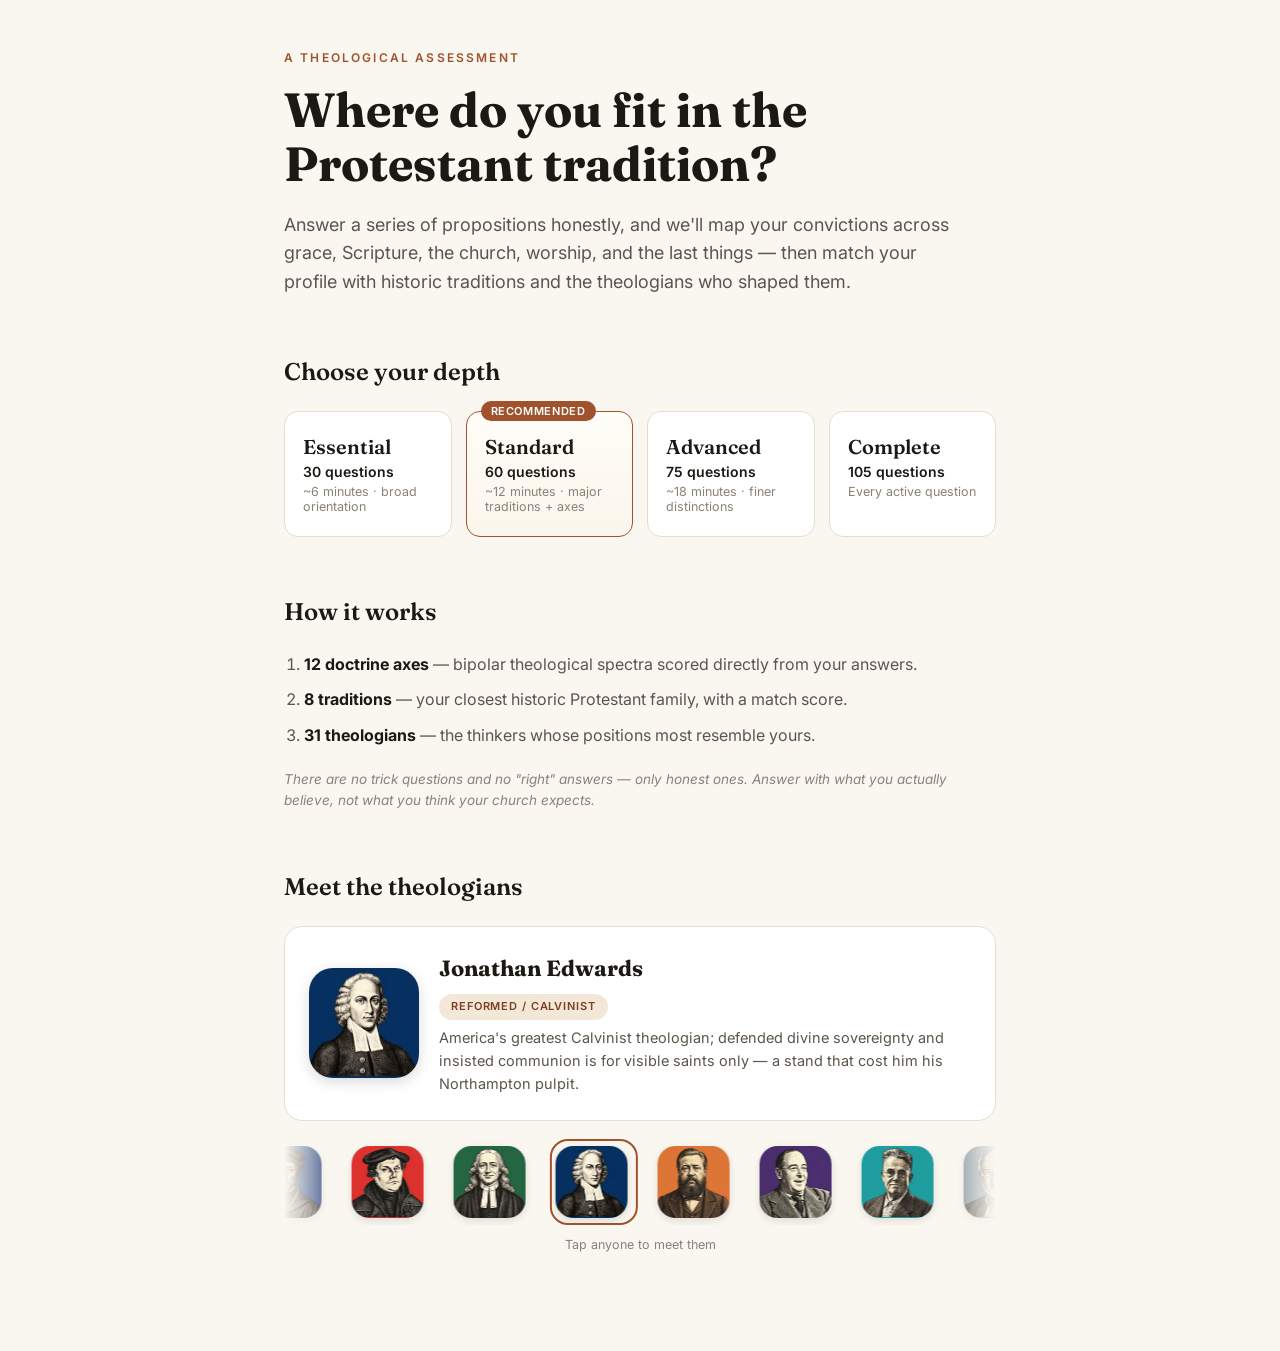
==== index.html @ e8e12bdf "Mobile spotlight: full bio full-width below header, no truncation" ====
<!DOCTYPE html>
<html lang="en">
<head>
<meta charset="UTF-8">
<meta name="viewport" content="width=device-width, initial-scale=1.0">
<title>The Protestant Theology Quiz — Where do you fit?</title>
<meta name="description" content="Map your convictions across 12 doctrine axes and discover your closest Protestant tradition and theologians.">
<link rel="preconnect" href="https://fonts.googleapis.com">
<link rel="preconnect" href="https://fonts.gstatic.com" crossorigin>
<link href="https://fonts.googleapis.com/css2?family=Fraunces:opsz,wght@9..144,400;9..144,600;9..144,700&family=Inter:wght@400;500;600&display=swap" rel="stylesheet">
<link rel="stylesheet" href="styles.css?v=20261019">
</head>
<body>
<div class="page">

  <!-- ============ START SCREEN ============ -->
  <section id="screen-start" class="screen active">
    <header class="hero">
      <p class="kicker">A theological assessment</p>
      <h1>Where do you fit in the Protestant tradition?</h1>
      <p class="lede">Answer a series of propositions honestly, and we'll map your convictions across grace, Scripture, the church, worship, and the last things — then match your profile with historic traditions and the theologians who shaped them.</p>
    </header>


    <h2 class="section-title">Choose your depth</h2>
    <div class="depth-grid" id="depth-grid">
      <button class="depth-card" data-depth="essential">
        <span class="depth-name">Essential</span>
        <span class="depth-count">30 questions</span>
        <span class="depth-time">~6 minutes &middot; broad orientation</span>
      </button>
      <button class="depth-card recommended" data-depth="standard">
        <span class="depth-badge">Recommended</span>
        <span class="depth-name">Standard</span>
        <span class="depth-count">60 questions</span>
        <span class="depth-time">~12 minutes &middot; major traditions + axes</span>
      </button>
      <button class="depth-card" data-depth="advanced">
        <span class="depth-name">Advanced</span>
        <span class="depth-count">75 questions</span>
        <span class="depth-time">~18 minutes &middot; finer distinctions</span>
      </button>
      <button class="depth-card" data-depth="complete">
        <span class="depth-name">Complete</span>
        <span class="depth-count">105 questions</span>
        <span class="depth-time">Every active question</span>
      </button>
    </div>

    <div class="how-it-works">
      <h2 class="section-title">How it works</h2>
      <ol>
        <li><strong>12 doctrine axes</strong> — bipolar theological spectra scored directly from your answers.</li>
        <li><strong>8 traditions</strong> — your closest historic Protestant family, with a match score.</li>
        <li><strong>31 theologians</strong> — the thinkers whose positions most resemble yours.</li>
      </ol>
      <p class="fine-print">There are no trick questions and no "right" answers — only honest ones. Answer with what you actually believe, not what you think your church expects.</p>
    </div>

    <section class="theo-carousel-wrap">
      <h2 class="section-title">Meet the theologians</h2>
      <div class="spotlight" id="spotlight">
        <img class="spot-portrait" id="spot-portrait" alt="">
        <div class="spot-head">
          <h3 id="spot-name"></h3>
          <span class="car-tradition" id="spot-tradition"></span>
        </div>
        <p class="car-blurb" id="spot-blurb"></p>
      </div>
      <div class="marquee" id="marquee">
        <div class="marquee-track" id="marquee-track"></div>
        <div class="mq-ring" id="mq-ring"></div>
      </div>
      <p class="marquee-hint">Tap anyone to meet them</p>
    </section>
  </section>

  <!-- ============ QUIZ SCREEN ============ -->
  <section id="screen-quiz" class="screen">
    <div class="quiz-topbar">
      <button id="btn-back" class="text-btn">&larr; Back</button>
      <div class="progress-wrap">
        <div class="progress-track"><div class="progress-fill" id="progress-fill"></div></div>
        <span class="progress-label" id="progress-label">1 / 60</span>
      </div>
      <span class="category-tag" id="category-tag">Soteriology</span>
    </div>

    <div class="question-card">
      <p class="q-number" id="q-number">Question 1</p>
      <h2 class="q-text" id="q-text"></h2>
      <div class="likert" id="likert">
        <button data-val="-2"><span class="likert-dot"></span><span class="likert-label">Strongly<br>disagree</span></button>
        <button data-val="-1"><span class="likert-dot"></span><span class="likert-label">Disagree</span></button>
        <button data-val="0"><span class="likert-dot"></span><span class="likert-label">Neutral /<br>unsure</span></button>
        <button data-val="1"><span class="likert-dot"></span><span class="likert-label">Agree</span></button>
        <button data-val="2"><span class="likert-dot"></span><span class="likert-label">Strongly<br>agree</span></button>
      </div>
    </div>
  </section>

  <!-- ============ RESULTS SCREEN ============ -->
  <section id="screen-results" class="screen">
    <header class="hero results-hero">
      <p class="kicker">Your theological profile</p>
      <h1 id="result-tradition">—</h1>
      <p class="match-line">Match <strong id="result-match">—</strong> / 100</p>
      <p class="lede" id="result-desc"></p>
    </header>

    <h2 class="section-title">In your own words</h2>
    <div class="summary-card" id="summary-card"></div>

    <h2 class="section-title">Closest theologians</h2>
    <div class="theologian-grid" id="theologian-grid"></div>

    <h2 class="section-title">Your 12 doctrine axes</h2>
    <div class="axes-list" id="axes-list"></div>

    <h2 class="section-title">All traditions, ranked</h2>
    <div class="tradition-rank" id="tradition-rank"></div>
    <div id="close-call" class="close-call hidden"></div>

    <div class="results-actions">
      <button id="btn-retake" class="btn-primary">Retake the quiz</button>
      <button id="btn-review" class="btn-secondary">Review my answers</button>
    </div>

    <div id="answer-review" class="answer-review hidden"></div>
  </section>

  <!-- ============ THEOLOGIAN DETAIL ============ -->
  <section id="screen-theologian" class="screen">
    <div class="theo-topbar">
      <button id="btn-theo-back" class="text-btn">&larr; Back</button>
      <button id="btn-theo-quiz" class="btn-small">Take the Quiz</button>
    </div>
    <div class="theo-strip" id="theo-strip" aria-label="All theologians"><div class="theo-strip-ring" id="theo-strip-ring"></div></div>
    <div class="theo-hero">
      <div class="theo-portrait-wrap"><img class="theo-portrait" id="theo-portrait" alt=""></div>
      <div class="theo-head">
        <p class="kicker" id="theo-tradition"></p>
        <h1 id="theo-name"></h1>
        <p class="theo-lifespan" id="theo-lifespan"></p>
      </div>
    </div>
    <div class="theo-signature" id="theo-signature"></div>
    <h2 class="section-title">Impact</h2>
    <div class="theo-bio" id="theo-impact"></div>
    <h2 class="section-title">Theological contributions</h2>
    <div class="theo-bio" id="theo-theology"></div>
    <h2 class="section-title">Significant events</h2>
    <div class="theo-events" id="theo-events"></div>
  </section>

</div>
<script src="portraits-1.js?v=20261019"></script>
<script src="portraits-2.js?v=20261019"></script>
<script src="portraits-3.js?v=20261019"></script>
<script src="portraits-4.js?v=20261019"></script>
<script src="app.js?v=20261019"></script>
</body>
</html>
---- styles.css ----
:root {
  --paper: #faf7f1;
  --paper-deep: #f3eee3;
  --ink: #1c1814;
  --ink-soft: #5c554b;
  --ink-faint: #8a8177;
  --accent: #a0522d;
  --accent-deep: #7d3f22;
  --gold: #c9a227;
  --card: #ffffff;
  --line: #e5ddcd;
  --radius: 14px;
}

* { box-sizing: border-box; margin: 0; padding: 0; }

body {
  background: var(--paper);
  color: var(--ink);
  font-family: 'Inter', -apple-system, sans-serif;
  line-height: 1.6;
  -webkit-font-smoothing: antialiased;
}

.page { max-width: 760px; margin: 0 auto; padding: 48px 24px 96px; }

.screen { display: none; }
.screen.active { display: block; animation: fadeUp .35s ease; }
@keyframes fadeUp { from { opacity: 0; transform: translateY(10px); } to { opacity: 1; transform: none; } }

/* ---------- start screen ---------- */
.kicker {
  text-transform: uppercase; letter-spacing: .18em; font-size: 12px;
  font-weight: 600; color: var(--accent); margin-bottom: 16px;
}
.hero h1 {
  font-family: 'Fraunces', Georgia, serif; font-weight: 700;
  font-size: clamp(32px, 5vw, 48px); line-height: 1.12; margin-bottom: 20px;
}
.lede { font-size: 18px; color: var(--ink-soft); max-width: 62ch; margin-bottom: 16px; }
.meta-line { font-size: 13px; color: var(--ink-faint); margin-bottom: 48px; }

.section-title {
  font-family: 'Fraunces', Georgia, serif; font-size: 24px; font-weight: 600;
  margin: 48px 0 20px; padding-top: 8px;
}

.depth-grid { display: grid; grid-template-columns: repeat(auto-fit, minmax(160px, 1fr)); gap: 14px; }
.depth-card {
  position: relative; background: var(--card); border: 1.5px solid var(--line);
  border-radius: var(--radius); padding: 22px 18px; text-align: left; cursor: pointer;
  font-family: inherit; color: inherit; transition: border-color .15s, transform .15s, box-shadow .15s;
  display: flex; flex-direction: column; gap: 4px;
}
.depth-card:hover { border-color: var(--accent); transform: translateY(-2px); box-shadow: 0 8px 24px rgba(160,82,45,.10); }
.depth-card.recommended { border-color: var(--accent); background: linear-gradient(180deg, #fffdf8, #fbf6ec); }
.depth-badge {
  position: absolute; top: -11px; left: 14px; background: var(--accent); color: #fff;
  font-size: 11px; font-weight: 600; letter-spacing: .06em; text-transform: uppercase;
  padding: 3px 10px; border-radius: 20px;
}
.depth-name { font-family: 'Fraunces', Georgia, serif; font-size: 20px; font-weight: 600; }
.depth-count { font-size: 14px; font-weight: 600; color: var(--ink); }
.depth-time { font-size: 12.5px; color: var(--ink-faint); }

.how-it-works ol { margin: 0 0 20px 20px; color: var(--ink-soft); display: grid; gap: 10px; }
.how-it-works li strong { color: var(--ink); }
.fine-print { font-size: 13.5px; color: var(--ink-faint); font-style: italic; }

/* ---------- quiz screen ---------- */
.quiz-topbar { display: flex; align-items: center; gap: 16px; margin-bottom: 32px; }
.text-btn { background: none; border: none; font: inherit; color: var(--ink-faint); cursor: pointer; font-size: 14px; white-space: nowrap; }
.text-btn:hover { color: var(--ink); }
.progress-wrap { flex: 1; display: flex; align-items: center; gap: 12px; }
.progress-track { flex: 1; height: 6px; background: var(--line); border-radius: 3px; overflow: hidden; }
.progress-fill { height: 100%; background: var(--accent); border-radius: 3px; transition: width .25s ease; width: 0; }
.progress-label { font-size: 13px; color: var(--ink-faint); white-space: nowrap; font-variant-numeric: tabular-nums; }
.category-tag {
  font-size: 11.5px; font-weight: 600; letter-spacing: .08em; text-transform: uppercase;
  color: var(--accent-deep); background: #f3e7d8; padding: 5px 12px; border-radius: 20px; white-space: nowrap;
}

.question-card { background: var(--card); border: 1.5px solid var(--line); border-radius: 18px; padding: 40px 36px; }
.q-number { font-size: 12px; letter-spacing: .14em; text-transform: uppercase; color: var(--ink-faint); margin-bottom: 14px; }
.q-text { font-family: 'Fraunces', Georgia, serif; font-size: clamp(21px, 3.4vw, 27px); font-weight: 600; line-height: 1.4; margin-bottom: 36px; }

.likert { display: grid; grid-template-columns: repeat(5, 1fr); gap: 10px; }
.likert button {
  background: var(--paper); border: 1.5px solid var(--line); border-radius: 12px;
  padding: 16px 6px 14px; cursor: pointer; font: inherit; color: inherit;
  display: flex; flex-direction: column; align-items: center; gap: 10px;
  transition: border-color .12s, background .12s, transform .12s;
}
.likert button:hover { border-color: var(--accent); transform: translateY(-2px); }
.likert-dot { width: 18px; height: 18px; border-radius: 50%; border: 2px solid var(--ink-faint); transition: all .12s; }
.likert button:hover .likert-dot { border-color: var(--accent); }
.likert button.selected { border-color: var(--accent); background: #fdf6ec; }
.likert button.selected .likert-dot { background: var(--accent); border-color: var(--accent); }
.likert-label { font-size: 11.5px; line-height: 1.35; color: var(--ink-soft); text-align: center; }

/* ---------- results screen ---------- */
.results-hero h1 { margin-bottom: 8px; }
.match-line { font-size: 17px; color: var(--ink-soft); margin-bottom: 18px; }
.match-line strong { color: var(--accent-deep); font-size: 22px; }

.theologian-grid { display: grid; grid-template-columns: repeat(2, 1fr); gap: 14px; }
@media (max-width: 480px) {
  .theologian-grid { gap: 10px; }
  .theologian-card { padding: 16px; }
}
.theologian-card { background: var(--card); border: 1.5px solid var(--line); border-radius: var(--radius); padding: 20px; }
.theologian-card h3 { font-family: 'Fraunces', Georgia, serif; font-size: 18px; margin-bottom: 2px; }
.theologian-dates { font-size: 12.5px; color: var(--ink-faint); margin-bottom: 8px; }
.theologian-card p { font-size: 13.5px; color: var(--ink-soft); }

.axes-list { display: grid; gap: 18px; }
.axis-row { background: var(--card); border: 1.5px solid var(--line); border-radius: var(--radius); padding: 18px 20px; }
.axis-head { display: flex; justify-content: space-between; align-items: baseline; margin-bottom: 4px; }
.axis-name { font-weight: 600; font-size: 15px; }
.axis-lean { font-size: 12.5px; color: var(--accent-deep); font-weight: 600; }
.axis-desc { font-size: 12.5px; color: var(--ink-faint); margin-bottom: 12px; }
.axis-bar { position: relative; height: 8px; background: linear-gradient(90deg, #e8d9c3, var(--line), #e8d9c3); border-radius: 4px; margin: 0 4px; }
.axis-marker {
  position: absolute; top: 50%; width: 20px; height: 20px; border-radius: 50%;
  background: var(--accent); border: 3px solid #fff; box-shadow: 0 1px 5px rgba(0,0,0,.25);
  transform: translate(-50%, -50%);
}
.axis-poles { display: flex; justify-content: space-between; font-size: 11.5px; color: var(--ink-faint); margin-top: 8px; }

.tradition-rank { display: grid; gap: 10px; }
.trad-row { display: flex; align-items: center; gap: 14px; background: var(--card); border: 1.5px solid var(--line); border-radius: 12px; padding: 14px 18px; }
.trad-row.top { border-color: var(--accent); background: linear-gradient(180deg, #fffdf8, #fbf6ec); }
.trad-name { font-weight: 600; flex: 1; }
.trad-bar-wrap { flex: 2; height: 8px; background: var(--paper-deep); border-radius: 4px; overflow: hidden; }
.trad-bar { display: block; height: 100%; background: var(--accent); border-radius: 4px; transition: width .9s cubic-bezier(.22,.8,.3,1); }
.trad-score { font-variant-numeric: tabular-nums; font-weight: 600; color: var(--accent-deep); min-width: 44px; text-align: right; }

.results-actions { display: flex; gap: 12px; margin: 40px 0 24px; flex-wrap: wrap; }
.btn-primary, .btn-secondary {
  font: inherit; font-weight: 600; font-size: 15px; padding: 13px 26px;
  border-radius: 30px; cursor: pointer; transition: transform .12s, box-shadow .12s;
}
.btn-primary { background: var(--accent); color: #fff; border: none; }
.btn-primary:hover { background: var(--accent-deep); transform: translateY(-1px); }
.btn-secondary { background: transparent; color: var(--ink); border: 1.5px solid var(--line); }
.btn-secondary:hover { border-color: var(--accent); }

.answer-review { margin-top: 8px; }
.answer-review.hidden { display: none; }
.review-item { background: var(--card); border: 1px solid var(--line); border-radius: 10px; padding: 14px 18px; margin-bottom: 8px; font-size: 14px; }
.review-item .rq { color: var(--ink-soft); margin-bottom: 4px; }
.review-item .ra { font-weight: 600; color: var(--accent-deep); }

@media (max-width: 560px) {
  .page { padding: 32px 16px 72px; }
  .question-card { padding: 28px 20px; }
  .likert-label { font-size: 10px; }
  .quiz-topbar { flex-wrap: wrap; }
  .category-tag { order: 3; }
  .spot-portrait { width: 76px; height: 76px; border-radius: 18px; }
  .spotlight { padding: 18px; gap: 14px; }
}

/* ---------- summary ---------- */
.summary-card {
  background: var(--card); border: 1.5px solid var(--line); border-radius: 18px;
  padding: 32px 30px; font-size: 16.5px; color: var(--ink-soft);
}
.summary-card p { margin-bottom: 14px; }
.summary-card p:last-child { margin-bottom: 0; }
.summary-card strong { color: var(--ink); }

/* ---------- theologian marquee ---------- */
.theo-carousel-wrap { margin-top: 40px; }
.spotlight {
  display: grid; grid-template-columns: auto 1fr;
  grid-template-areas: "portrait head" "portrait blurb";
  column-gap: 20px; row-gap: 6px; align-items: center;
  background: var(--card); border: 1.5px solid var(--line); border-radius: 18px;
  padding: 24px; margin-bottom: 18px;
}
.spotlight.spot-fade { animation: fadeUp .35s ease; }
.spot-portrait {
  grid-area: portrait;
  width: 110px; height: 110px; border-radius: 24px; object-fit: cover;
  box-shadow: 0 4px 14px rgba(0,0,0,.15); flex-shrink: 0;
}
.spot-head { grid-area: head; align-self: end; min-width: 0; }
.spot-head h3 { font-family: 'Fraunces', Georgia, serif; font-size: 22px; margin-bottom: 6px; }
.car-tradition {
  display: inline-block; font-size: 11px; font-weight: 600; letter-spacing: .08em;
  text-transform: uppercase; color: var(--accent-deep); background: #f3e7d8;
  padding: 4px 12px; border-radius: 20px;
}
.car-blurb { grid-area: blurb; align-self: start; margin: 0; font-size: 14.5px; color: var(--ink-soft); }

.marquee {
  position: relative;
  overflow: hidden; -webkit-mask-image: linear-gradient(90deg, transparent, #000 8%, #000 92%, transparent);
  mask-image: linear-gradient(90deg, transparent, #000 8%, #000 92%, transparent);
}
.mq-ring {
  position: absolute; top: 0; left: 0; z-index: 2; pointer-events: none; opacity: 0;
  border: 2.5px solid var(--accent); border-radius: 18px;
}
.marquee-track {
  display: flex; width: max-content; will-change: transform;
}
.mq-half { display: flex; gap: 14px; padding-right: 14px; }
.mq-item {
  display: flex; align-items: center; justify-content: center;
  width: 88px; cursor: pointer; padding: 6px; border-radius: 14px;
  border: 1.5px solid transparent; background: none; font: inherit; color: inherit;
  opacity: .92; transition: opacity .15s, transform .15s;
}
.mq-item:hover { opacity: 1; transform: scale(1.06); }
.mq-item.active { opacity: 1; }
.mq-item img {
  width: 72px; height: 72px; border-radius: 18px; object-fit: cover;
  box-shadow: 0 3px 10px rgba(0,0,0,.12);
}
.mq-initials {
  width: 72px; height: 72px; border-radius: 18px; background: var(--paper-deep);
  display: flex; align-items: center; justify-content: center;
  font-family: 'Fraunces', Georgia, serif; font-weight: 700; font-size: 24px; color: var(--accent-deep);
}
.marquee-hint { text-align: center; font-size: 12.5px; color: var(--ink-faint); margin-top: 10px; }
.spotlight { cursor: pointer; transition: transform .15s, box-shadow .15s, border-color .15s; }
.spotlight:hover { transform: translateY(-2px); box-shadow: 0 8px 20px rgba(0,0,0,.08); border-color: var(--accent); }
.spotlight:active { transform: scale(.99); }
@media (max-width: 560px) {
  .spotlight { grid-template-areas: "portrait head" "blurb blurb"; padding: 18px; column-gap: 16px; row-gap: 12px; }
  .spot-portrait { width: 88px; height: 88px; border-radius: 20px; }
  .spot-head h3 { font-size: 19px; }
  .car-blurb { font-size: 14px; }
}

/* ---------- tooltips ---------- */
.term { position: relative; cursor: help; border-bottom: 1px dotted var(--ink-faint); }
.term:hover { color: var(--accent-deep); }
.tooltip {
  position: fixed; z-index: 50; max-width: 280px; background: var(--ink); color: #fdfbf7;
  font-size: 13px; line-height: 1.5; padding: 12px 14px; border-radius: 10px;
  box-shadow: 0 8px 28px rgba(0,0,0,.28); pointer-events: none;
}
.tooltip strong { color: var(--gold); display: block; margin-bottom: 2px; font-size: 12px; text-transform: uppercase; letter-spacing: .06em; }

/* ---------- close-call explainer ---------- */
.close-call { margin-top: 22px; background: var(--card); border: 1.5px solid var(--line); border-radius: var(--radius); padding: 24px 26px; }
.close-call.hidden { display: none; }
.close-call h3 { font-family: 'Fraunces', Georgia, serif; font-size: 20px; margin-bottom: 4px; }
.close-intro { font-size: 13.5px; color: var(--ink-faint); margin-bottom: 16px; }
.close-row { margin-bottom: 16px; }
.close-row:last-child { margin-bottom: 0; }
.close-head { font-size: 14.5px; margin-bottom: 8px; }
.close-head strong { color: var(--accent-deep); }
.close-call ul { margin: 0 0 0 18px; display: grid; gap: 8px; }
.close-call li { font-size: 14px; color: var(--ink-soft); }
.close-note { font-size: 14px; color: var(--ink-faint); font-style: italic; }

/* ---------- theologian portraits ---------- */
.theologian-card { text-align: left; }
.theologian-portrait {
  width: 84px; height: 84px; border-radius: 20px; object-fit: cover;
  margin-bottom: 12px; box-shadow: 0 4px 14px rgba(0,0,0,.15);
}

/* ---------- theologian detail page ---------- */
.theo-topbar { display: flex; justify-content: space-between; align-items: center; margin-bottom: 32px; }
.btn-small {
  font: inherit; font-weight: 600; font-size: 14px; padding: 10px 22px; border-radius: 24px;
  background: var(--accent); color: #fff; border: none; cursor: pointer;
  transition: transform .15s, background .15s, box-shadow .15s;
}
.btn-small:hover { background: var(--accent-deep); transform: translateY(-1px); box-shadow: 0 4px 12px rgba(0,0,0,.12); }
.btn-small:active { transform: scale(.97); }
.theo-hero { display: flex; gap: 28px; align-items: center; margin-bottom: 28px; }
.theo-portrait {
  width: 140px; height: 140px; border-radius: 32px; object-fit: cover; flex-shrink: 0;
  box-shadow: 0 6px 20px rgba(0,0,0,.15);
}
.theo-head h1 { font-family: 'Fraunces', Georgia, serif; font-size: clamp(30px, 5vw, 42px); line-height: 1.1; margin: 8px 0 6px; }
.theo-lifespan { color: var(--ink-faint); font-size: 14.5px; }
.theo-signature {
  background: linear-gradient(180deg, #fffdf8, #fbf6ec);
  border: 1.5px solid var(--line); border-left: 4px solid var(--accent);
  border-radius: 14px; padding: 20px 24px; font-size: 16px; color: var(--ink-soft); margin-bottom: 8px;
}
.theo-bio p { font-size: 16.5px; line-height: 1.7; color: var(--ink-soft); margin-bottom: 16px; }
.theo-events { display: grid; gap: 14px; }
.theo-event {
  display: flex; gap: 18px; background: var(--card);
  border: 1.5px solid var(--line); border-radius: 14px; padding: 18px 22px;
}
.theo-event-year {
  font-family: 'Fraunces', Georgia, serif; font-weight: 700; font-size: 18px;
  color: var(--accent-deep); min-width: 64px; flex-shrink: 0;
}
.theo-event-body strong { display: block; margin-bottom: 4px; font-size: 15.5px; }
.theo-event-body p { font-size: 14.5px; color: var(--ink-soft); margin: 0; }
.theo-strip {
  position: relative;
  display: flex; gap: 10px; overflow-x: auto; padding: 4px 2px 14px; margin-bottom: 22px;
  scrollbar-width: none; -webkit-overflow-scrolling: touch;
  -webkit-mask-image: linear-gradient(90deg, transparent, #000 4%, #000 96%, transparent);
  mask-image: linear-gradient(90deg, transparent, #000 4%, #000 96%, transparent);
}
.theo-strip-ring {
  position: absolute; top: 0; left: 0; pointer-events: none; opacity: 0;
  border: 2.5px solid var(--accent); border-radius: 20px;
  transition: transform .42s cubic-bezier(.22,1,.36,1), width .42s cubic-bezier(.22,1,.36,1), height .42s cubic-bezier(.22,1,.36,1), opacity .2s;
}
.theo-strip::-webkit-scrollbar { display: none; }
.theo-strip-item {
  flex: 0 0 auto; width: 64px; height: 64px; border-radius: 18px; padding: 0;
  border: 2.5px solid transparent; background: var(--card); cursor: pointer; overflow: hidden;
  transition: border-color .15s, transform .15s;
}
.theo-strip-item img { width: 100%; height: 100%; object-fit: cover; display: block; }
.theo-strip-item.active { transform: scale(1.04); }
.theo-strip-initials {
  width: 100%; height: 100%; display: flex; align-items: center; justify-content: center;
  font-family: 'Fraunces', Georgia, serif; font-weight: 700; font-size: 20px; color: var(--accent-deep);
  background: var(--paper-deep);
}
.theo-swap .theo-hero, .theo-swap .theo-signature, .theo-swap .theo-bio, .theo-swap .theo-events { animation: theoIn .38s cubic-bezier(.22,1,.36,1); }
@keyframes theoIn { from { opacity: 0; transform: translateY(12px); } to { opacity: 1; transform: none; } }
@media (max-width: 560px) {
  .theo-hero { gap: 18px; }
  .theo-portrait { width: 104px; height: 104px; border-radius: 24px; }
}

/* ---------- smoothness pass ---------- */
.screen.active { animation: screenIn .5s cubic-bezier(.22,.8,.3,1); }
@keyframes screenIn { from { opacity: 0; transform: translateY(14px); } to { opacity: 1; transform: none; } }
.q-swap { animation: qSwap .38s cubic-bezier(.22,.8,.3,1); }
@keyframes qSwap { from { opacity: 0; transform: translateY(16px); } to { opacity: 1; transform: none; } }
.question-card { min-height: 380px; }
.likert button:active { transform: scale(.96); }
.btn-primary:active, .btn-secondary:active { transform: scale(.97); }
.depth-card:active { transform: scale(.98); }
.spotlight.spot-fade { animation: spotSwap .3s ease; }
@keyframes spotSwap { from { opacity: .25; } to { opacity: 1; } }
.theologian-card.clickable { cursor: pointer; transition: transform .15s, box-shadow .15s, border-color .15s; }
.theologian-card.clickable:hover { transform: translateY(-3px); box-shadow: 0 8px 20px rgba(0,0,0,.08); border-color: var(--accent); }
.mq-item { transition: opacity .2s, transform .2s, border-color .2s; }
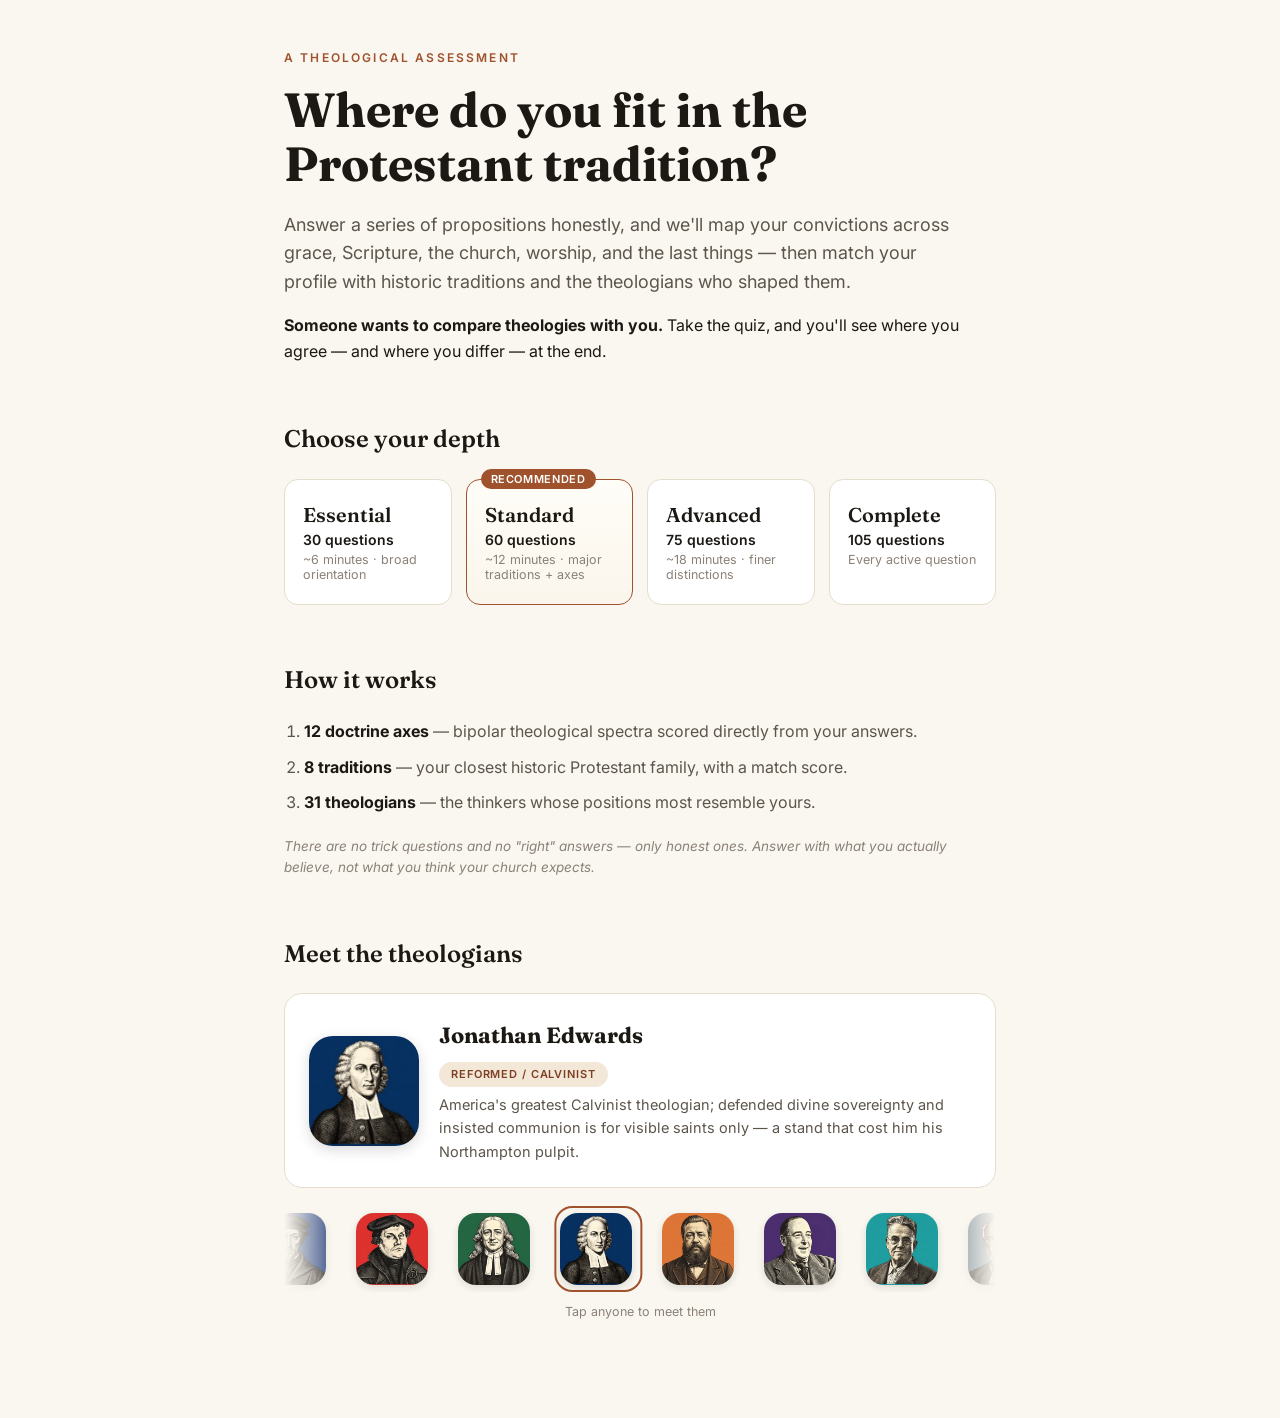
==== commit d3d89717: "Add share card, compare mode, why-matches, reading lists, unsure explorer" ====
--- a/index.html
+++ b/index.html
@@ -8,7 +8,7 @@
 <link rel="preconnect" href="https://fonts.googleapis.com">
 <link rel="preconnect" href="https://fonts.gstatic.com" crossorigin>
 <link href="https://fonts.googleapis.com/css2?family=Fraunces:opsz,wght@9..144,400;9..144,600;9..144,700&family=Inter:wght@400;500;600&display=swap" rel="stylesheet">
-<link rel="stylesheet" href="styles.css?v=20261019">
+<link rel="stylesheet" href="styles.css?v=20261020">
 </head>
 <body>
 <div class="page">
@@ -20,6 +20,10 @@
       <h1>Where do you fit in the Protestant tradition?</h1>
       <p class="lede">Answer a series of propositions honestly, and we'll map your convictions across grace, Scripture, the church, worship, and the last things — then match your profile with historic traditions and the theologians who shaped them.</p>
     </header>
+
+    <div id="compare-banner" class="compare-banner hidden">
+      <p><strong>Someone wants to compare theologies with you.</strong> Take the quiz, and you'll see where you agree — and where you differ — at the end.</p>
+    </div>
 
 
     <h2 class="section-title">Choose your depth</h2>
@@ -108,11 +112,22 @@
       <p class="lede" id="result-desc"></p>
     </header>
 
+    <div class="results-actions share-row">
+      <button id="btn-share" class="btn-primary">Share my results</button>
+      <button id="btn-compare" class="btn-secondary">Compare with a friend</button>
+    </div>
+
+    <div id="compare-result" class="compare-result hidden"></div>
+
     <h2 class="section-title">In your own words</h2>
     <div class="summary-card" id="summary-card"></div>
 
     <h2 class="section-title">Closest theologians</h2>
     <div class="theologian-grid" id="theologian-grid"></div>
+
+    <h2 class="section-title">Why these matches?</h2>
+    <p class="section-sub">The answers that most pulled you toward each theologian.</p>
+    <div id="why-list"></div>
 
     <h2 class="section-title">Your 12 doctrine axes</h2>
     <div class="axes-list" id="axes-list"></div>
@@ -120,6 +135,16 @@
     <h2 class="section-title">All traditions, ranked</h2>
     <div class="tradition-rank" id="tradition-rank"></div>
     <div id="close-call" class="close-call hidden"></div>
+
+    <h2 class="section-title">Your reading list</h2>
+    <p class="section-sub">One essential book from each of your closest theologians.</p>
+    <div id="reading-list" class="reading-list"></div>
+
+    <div id="unsure-wrap" class="hidden">
+      <h2 class="section-title">Explore your unsure answers</h2>
+      <p class="section-sub">You marked these &ldquo;Neutral / unsure&rdquo; — one book per topic to dig deeper.</p>
+      <div id="unsure-list"></div>
+    </div>
 
     <div class="results-actions">
       <button id="btn-retake" class="btn-primary">Retake the quiz</button>
@@ -154,10 +179,10 @@
   </section>
 
 </div>
-<script src="portraits-1.js?v=20261019"></script>
-<script src="portraits-2.js?v=20261019"></script>
-<script src="portraits-3.js?v=20261019"></script>
-<script src="portraits-4.js?v=20261019"></script>
-<script src="app.js?v=20261019"></script>
+<script src="portraits-1.js?v=20261020"></script>
+<script src="portraits-2.js?v=20261020"></script>
+<script src="portraits-3.js?v=20261020"></script>
+<script src="portraits-4.js?v=20261020"></script>
+<script src="app.js?v=20261020"></script>
 </body>
 </html>
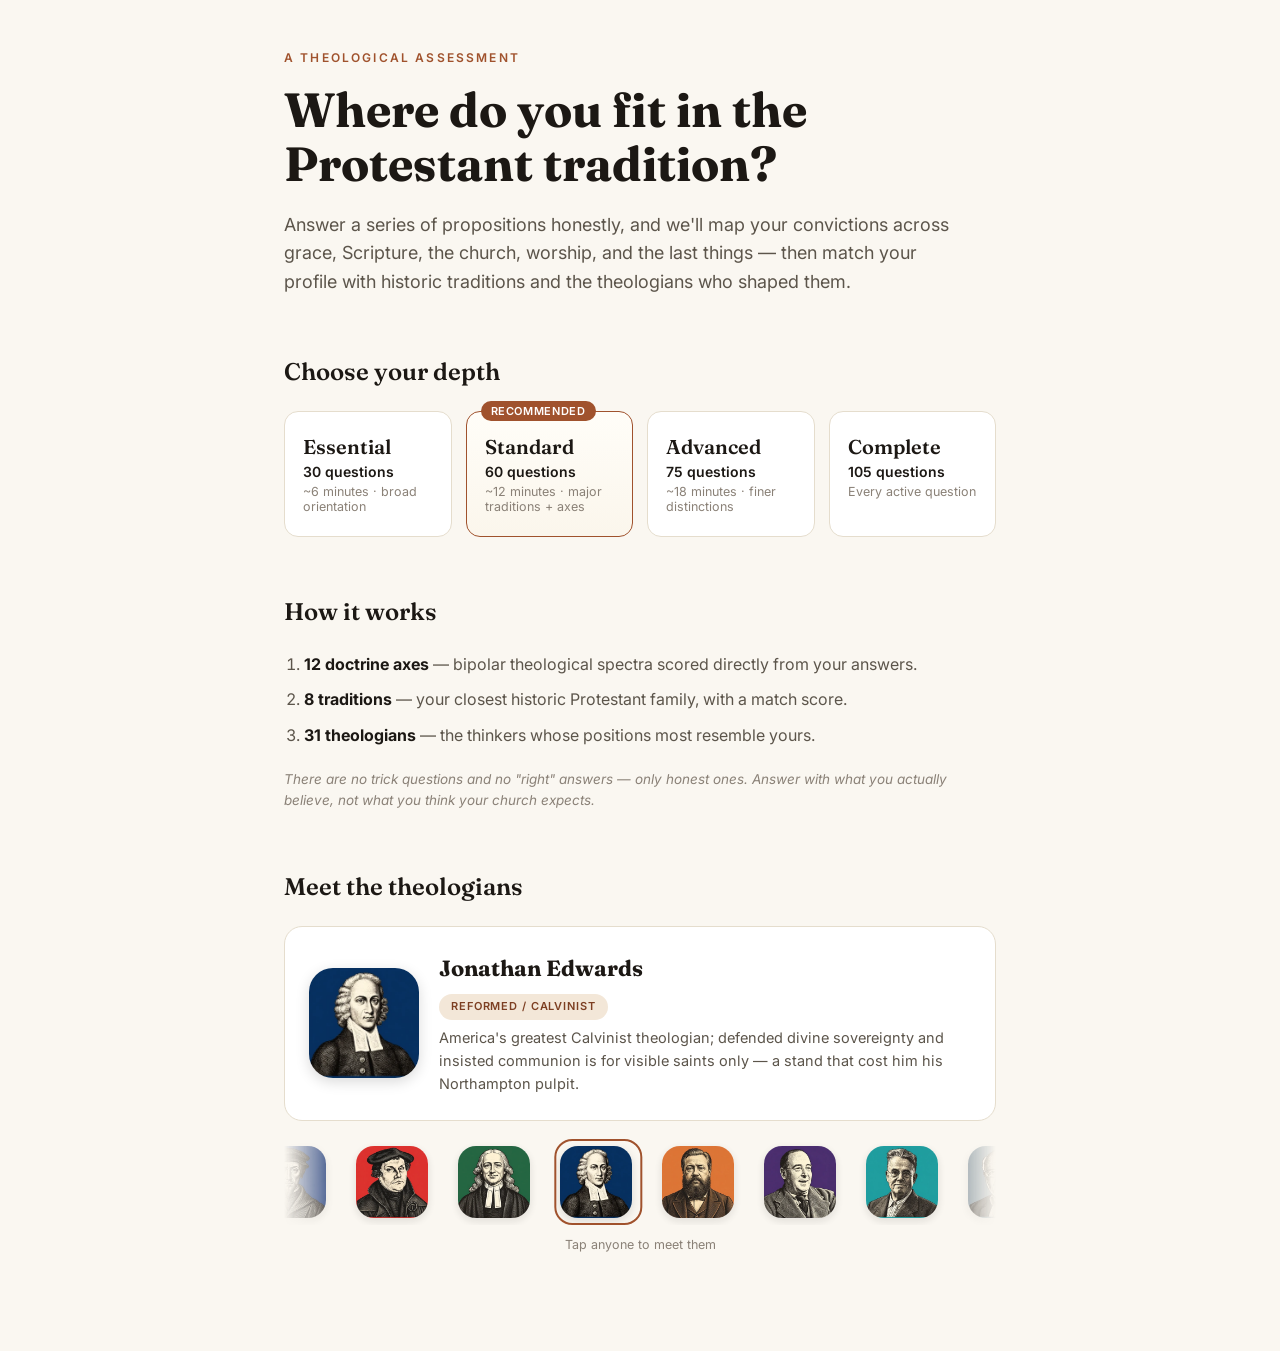
==== commit 62704594: "Results tabs restructure + asset version bump" ====
--- a/index.html
+++ b/index.html
@@ -8,7 +8,7 @@
 <link rel="preconnect" href="https://fonts.googleapis.com">
 <link rel="preconnect" href="https://fonts.gstatic.com" crossorigin>
 <link href="https://fonts.googleapis.com/css2?family=Fraunces:opsz,wght@9..144,400;9..144,600;9..144,700&family=Inter:wght@400;500;600&display=swap" rel="stylesheet">
-<link rel="stylesheet" href="styles.css?v=20261020">
+<link rel="stylesheet" href="styles.css?v=20261021">
 </head>
 <body>
 <div class="page">
@@ -117,33 +117,49 @@
       <button id="btn-compare" class="btn-secondary">Compare with a friend</button>
     </div>
 
-    <div id="compare-result" class="compare-result hidden"></div>
-
-    <h2 class="section-title">In your own words</h2>
-    <div class="summary-card" id="summary-card"></div>
-
-    <h2 class="section-title">Closest theologians</h2>
-    <div class="theologian-grid" id="theologian-grid"></div>
-
-    <h2 class="section-title">Why these matches?</h2>
-    <p class="section-sub">The answers that most pulled you toward each theologian.</p>
-    <div id="why-list"></div>
-
-    <h2 class="section-title">Your 12 doctrine axes</h2>
-    <div class="axes-list" id="axes-list"></div>
-
-    <h2 class="section-title">All traditions, ranked</h2>
-    <div class="tradition-rank" id="tradition-rank"></div>
-    <div id="close-call" class="close-call hidden"></div>
-
-    <h2 class="section-title">Your reading list</h2>
-    <p class="section-sub">One essential book from each of your closest theologians.</p>
-    <div id="reading-list" class="reading-list"></div>
-
-    <div id="unsure-wrap" class="hidden">
-      <h2 class="section-title">Explore your unsure answers</h2>
-      <p class="section-sub">You marked these &ldquo;Neutral / unsure&rdquo; — one book per topic to dig deeper.</p>
-      <div id="unsure-list"></div>
+    <nav class="results-tabs" id="results-tabs" aria-label="Results sections">
+      <div class="tabs-indicator" id="tabs-indicator"></div>
+      <button class="rtab active" data-tab="summary">Summary</button>
+      <button class="rtab" data-tab="theologians">Theologians</button>
+      <button class="rtab" data-tab="beliefs">Beliefs</button>
+      <button class="rtab" data-tab="reading">Reading</button>
+    </nav>
+
+    <div class="tab-panel active" id="panel-summary">
+      <div id="compare-result" class="compare-result hidden"></div>
+
+      <h2 class="section-title">In your own words</h2>
+      <div class="summary-card" id="summary-card"></div>
+      <div id="close-call" class="close-call hidden"></div>
+    </div>
+
+    <div class="tab-panel" id="panel-theologians">
+      <h2 class="section-title">Closest theologians</h2>
+      <div class="theologian-grid" id="theologian-grid"></div>
+
+      <h2 class="section-title">Why these matches?</h2>
+      <p class="section-sub">The answers that most pulled you toward each theologian.</p>
+      <div id="why-list"></div>
+    </div>
+
+    <div class="tab-panel" id="panel-beliefs">
+      <h2 class="section-title">Your 12 doctrine axes</h2>
+      <div class="axes-list" id="axes-list"></div>
+
+      <h2 class="section-title">All traditions, ranked</h2>
+      <div class="tradition-rank" id="tradition-rank"></div>
+    </div>
+
+    <div class="tab-panel" id="panel-reading">
+      <h2 class="section-title">Your reading list</h2>
+      <p class="section-sub">One essential book from each of your closest theologians.</p>
+      <div id="reading-list" class="reading-list"></div>
+
+      <div id="unsure-wrap" class="hidden">
+        <h2 class="section-title">Explore your unsure answers</h2>
+        <p class="section-sub">You marked these &ldquo;Neutral / unsure&rdquo; — explore each idea.</p>
+        <div id="unsure-list"></div>
+      </div>
     </div>
 
     <div class="results-actions">
@@ -179,10 +195,10 @@
   </section>
 
 </div>
-<script src="portraits-1.js?v=20261020"></script>
-<script src="portraits-2.js?v=20261020"></script>
-<script src="portraits-3.js?v=20261020"></script>
-<script src="portraits-4.js?v=20261020"></script>
-<script src="app.js?v=20261020"></script>
+<script src="portraits-1.js?v=20261021"></script>
+<script src="portraits-2.js?v=20261021"></script>
+<script src="portraits-3.js?v=20261021"></script>
+<script src="portraits-4.js?v=20261021"></script>
+<script src="app.js?v=20261021"></script>
 </body>
 </html>
--- a/styles.css
+++ b/styles.css
@@ -344,3 +344,69 @@
 .theologian-card.clickable { cursor: pointer; transition: transform .15s, box-shadow .15s, border-color .15s; }
 .theologian-card.clickable:hover { transform: translateY(-3px); box-shadow: 0 8px 20px rgba(0,0,0,.08); border-color: var(--accent); }
 .mq-item { transition: opacity .2s, transform .2s, border-color .2s; }
+
+/* ---------- new results features (share, compare, why, reading) ---------- */
+.section-sub { font-size: 14px; color: var(--ink-faint); margin: -8px 0 16px; }
+.share-row { display: flex; gap: 12px; flex-wrap: wrap; margin: 4px 0 28px; }
+.share-row .btn-primary, .share-row .btn-secondary { flex: 1 1 200px; }
+
+.compare-banner {
+  background: linear-gradient(180deg, #fffdf8, #fbf6ec);
+  border: 1.5px solid var(--accent); border-radius: var(--radius);
+  padding: 16px 20px; margin: 0 0 28px; font-size: 15px; color: var(--ink-soft);
+}
+.compare-banner strong { color: var(--ink); }
+
+.compare-result {
+  background: var(--card); border: 1.5px solid var(--line); border-radius: 18px;
+  padding: 26px 26px 22px; margin-bottom: 32px;
+}
+.cmp-title { font-family: 'Fraunces', Georgia, serif; font-size: 22px; margin-bottom: 12px; }
+.cmp-headlines { display: grid; gap: 8px; margin-bottom: 14px; }
+.cmp-line { display: flex; gap: 10px; align-items: center; font-size: 15px; color: var(--ink-soft); }
+.cmp-line strong { color: var(--ink); }
+.cmp-shared { font-size: 14px; color: var(--ink-soft); margin-bottom: 16px; }
+.cmp-rows { display: grid; gap: 8px; }
+.cmp-row { display: grid; grid-template-columns: 130px 1fr 92px; gap: 10px; align-items: center; font-size: 13px; }
+.cmp-name { color: var(--ink-soft); white-space: nowrap; overflow: hidden; text-overflow: ellipsis; }
+.cmp-bars { position: relative; height: 14px; }
+.cmp-bar { position: absolute; left: 0; height: 6px; border-radius: 3px; }
+.cmp-bar.cmp-me { top: 0; background: var(--accent); }
+.cmp-bar.cmp-them { top: 8px; background: var(--gold); }
+.cmp-scores { text-align: right; color: var(--ink-faint); }
+.cmp-scores b { color: var(--ink); }
+.cmp-legend { margin-top: 12px; font-size: 12.5px; color: var(--ink-faint); display: flex; gap: 6px; align-items: center; }
+.cmp-key { display: inline-block; width: 22px; height: 6px; border-radius: 3px; }
+.cmp-key.cmp-me { background: var(--accent); }
+.cmp-key.cmp-them { background: var(--gold); }
+@media (max-width: 480px) { .cmp-row { grid-template-columns: 96px 1fr 76px; } }
+
+#why-list { display: grid; gap: 14px; margin-bottom: 8px; }
+.why-card { background: var(--card); border: 1.5px solid var(--line); border-radius: var(--radius); padding: 20px 22px; }
+.why-card h4 { font-family: 'Fraunces', Georgia, serif; font-size: 17px; margin-bottom: 10px; }
+.why-card ol { margin: 0 0 0 20px; display: grid; gap: 12px; }
+.why-q { display: block; font-size: 14.5px; color: var(--ink); margin-bottom: 2px; }
+.why-a { font-size: 13px; color: var(--ink-faint); }
+.why-a strong { color: var(--accent-deep); }
+.why-empty { font-size: 14px; color: var(--ink-faint); }
+
+.reading-list { display: grid; gap: 14px; grid-template-columns: repeat(3, 1fr); }
+@media (max-width: 640px) { .reading-list { grid-template-columns: 1fr; } }
+.book-card { background: var(--card); border: 1.5px solid var(--line); border-radius: var(--radius); padding: 20px; }
+.book-title { font-family: 'Fraunces', Georgia, serif; font-size: 17px; font-weight: 600; margin-bottom: 2px; }
+.book-author { font-size: 13px; color: var(--accent-deep); font-weight: 600; margin-bottom: 8px; }
+.book-note { font-size: 13.5px; color: var(--ink-soft); }
+
+#unsure-list { display: grid; gap: 14px; }
+.unsure-card { background: linear-gradient(180deg, #fffdf8, #fbf6ec); border: 1.5px dashed var(--accent); border-radius: var(--radius); padding: 20px 22px; }
+.unsure-topic { font-size: 12.5px; font-weight: 700; letter-spacing: .04em; text-transform: uppercase; color: var(--accent-deep); margin-bottom: 8px; }
+
+/* ---------- unsure explorer ---------- */
+.unsure-qs { margin: 0 0 16px 20px; display: grid; gap: 6px; font-size: 13.5px; color: var(--ink-soft); font-style: italic; }
+.unsure-resources { display: grid; gap: 12px; grid-template-columns: repeat(2, 1fr); }
+@media (max-width: 640px) { .unsure-resources { grid-template-columns: 1fr; } }
+.unsure-res { background: var(--card); border: 1px solid var(--line); border-radius: 10px; padding: 14px 16px; }
+.res-kind { display: inline-block; font-size: 11px; font-weight: 700; letter-spacing: .06em; text-transform: uppercase; color: var(--accent-deep); background: #f6ecdd; border-radius: 20px; padding: 3px 10px; margin-bottom: 8px; }
+
+/* general utility: hidden always hides */
+.hidden { display: none !important; }
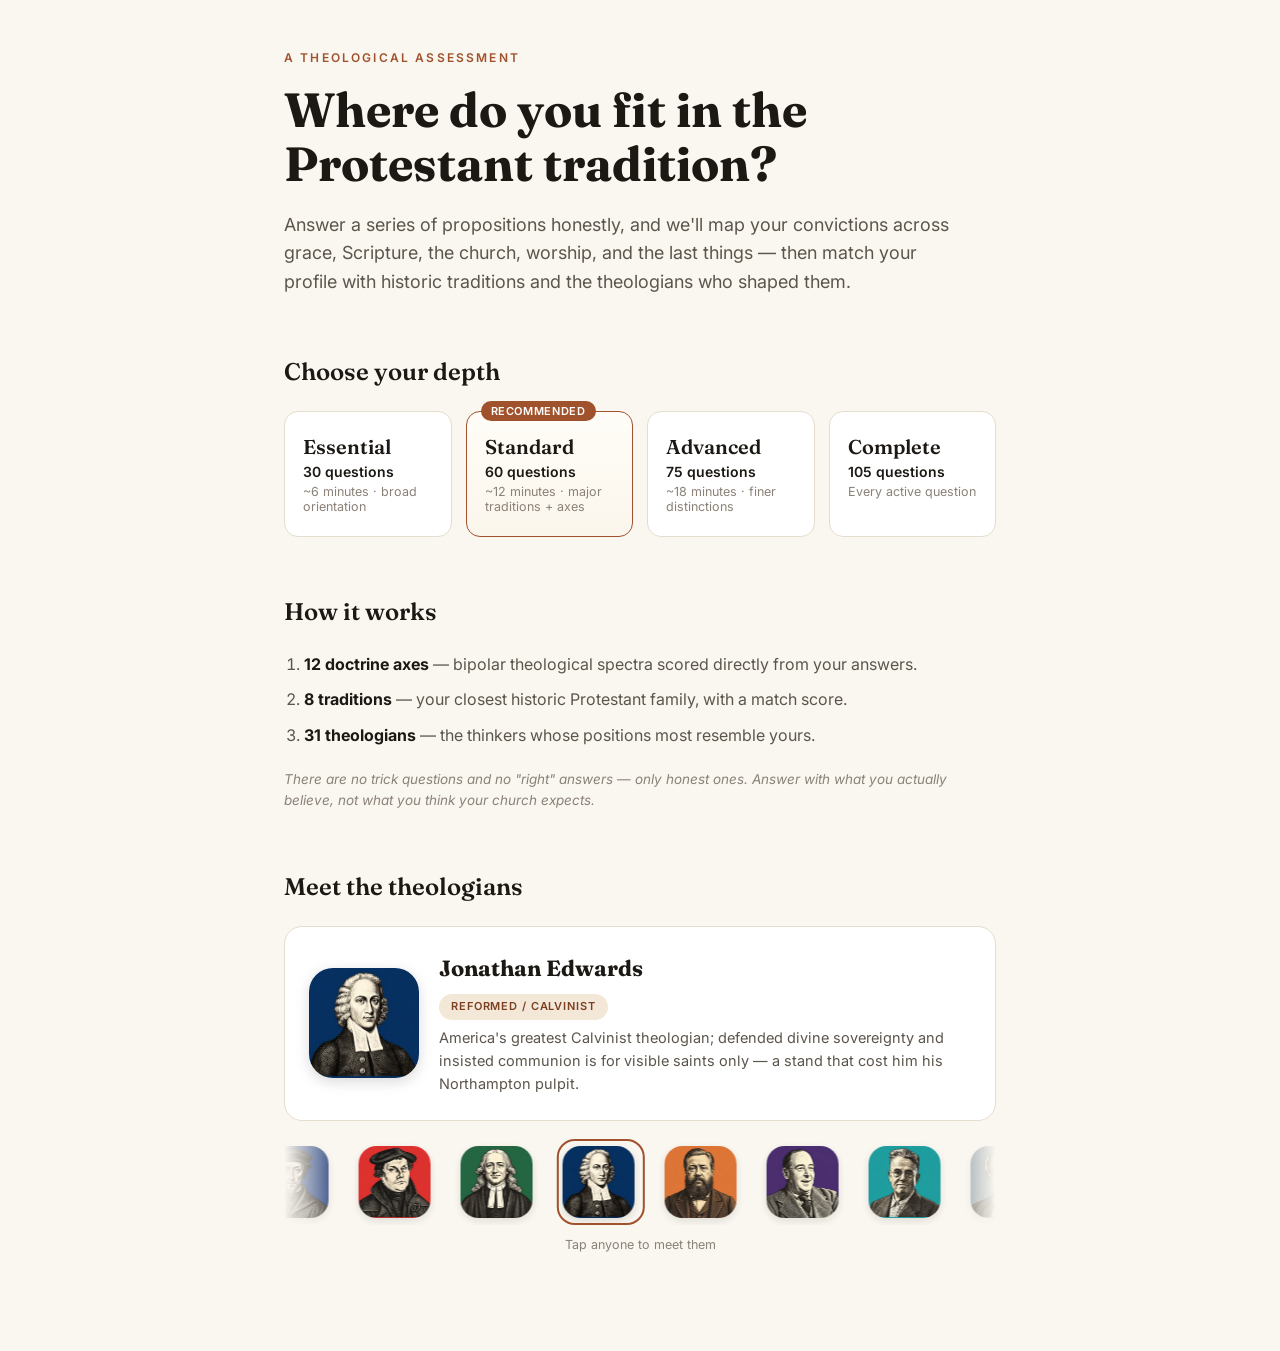
==== commit e1512356: "Mobile theologians: full-width rows instead of grid + version bump" ====
--- a/index.html
+++ b/index.html
@@ -8,7 +8,7 @@
 <link rel="preconnect" href="https://fonts.googleapis.com">
 <link rel="preconnect" href="https://fonts.gstatic.com" crossorigin>
 <link href="https://fonts.googleapis.com/css2?family=Fraunces:opsz,wght@9..144,400;9..144,600;9..144,700&family=Inter:wght@400;500;600&display=swap" rel="stylesheet">
-<link rel="stylesheet" href="styles.css?v=20261021">
+<link rel="stylesheet" href="styles.css?v=20261022">
 </head>
 <body>
 <div class="page">
@@ -195,10 +195,10 @@
   </section>
 
 </div>
-<script src="portraits-1.js?v=20261021"></script>
-<script src="portraits-2.js?v=20261021"></script>
-<script src="portraits-3.js?v=20261021"></script>
-<script src="portraits-4.js?v=20261021"></script>
-<script src="app.js?v=20261021"></script>
+<script src="portraits-1.js?v=20261022"></script>
+<script src="portraits-2.js?v=20261022"></script>
+<script src="portraits-3.js?v=20261022"></script>
+<script src="portraits-4.js?v=20261022"></script>
+<script src="app.js?v=20261022"></script>
 </body>
 </html>
--- a/styles.css
+++ b/styles.css
@@ -410,3 +410,119 @@
 
 /* general utility: hidden always hides */
 .hidden { display: none !important; }
+
+/* ---------- results tabs ---------- */
+.results-tabs {
+  position: relative; display: flex; gap: 2px;
+  background: var(--paper-deep); border: 1.5px solid var(--line);
+  border-radius: 999px; padding: 6px; margin: 0 0 30px;
+  overflow-x: auto; scrollbar-width: none; -webkit-overflow-scrolling: touch;
+}
+.results-tabs::-webkit-scrollbar { display: none; }
+.rtab {
+  position: relative; z-index: 1; flex: 1 0 auto; white-space: nowrap;
+  border: 0; background: transparent; font-family: 'Inter', sans-serif;
+  font-weight: 600; font-size: 14.5px; color: var(--ink-soft);
+  padding: 10px 20px; border-radius: 999px; cursor: pointer;
+  min-height: 44px; -webkit-tap-highlight-color: transparent;
+}
+.rtab.active { color: #fff; }
+.tabs-indicator {
+  position: absolute; top: 6px; left: 0; height: calc(100% - 12px); width: 0;
+  background: var(--accent); border-radius: 999px; z-index: 0;
+  transition: transform .4s cubic-bezier(.22,1,.36,1), width .4s cubic-bezier(.22,1,.36,1);
+}
+.tab-panel { display: none; }
+.tab-panel.active { display: block; animation: panelIn .35s cubic-bezier(.22,1,.36,1); }
+@keyframes panelIn { from { opacity: 0; transform: translateY(10px); } to { opacity: 1; transform: none; } }
+
+/* ---------- resource links ---------- */
+.book-link {
+  display: inline-block; margin-top: 10px; font-size: 13.5px; font-weight: 700;
+  color: var(--accent-deep); text-decoration: none;
+}
+.book-link:hover { text-decoration: underline; }
+
+/* ---------- mobile overhaul ---------- */
+html { -webkit-text-size-adjust: 100%; }
+body { overflow-x: hidden; }
+img { max-width: 100%; }
+button { -webkit-tap-highlight-color: transparent; touch-action: manipulation; }
+
+@media (max-width: 640px) {
+  .hero h1 { font-size: clamp(30px, 8.5vw, 44px); line-height: 1.08; }
+  .results-hero h1 { font-size: clamp(34px, 10vw, 54px); line-height: 1.05; }
+  .results-hero .match-line { font-size: 16px; }
+  .lede { font-size: 16px; }
+  .section-title { font-size: 21px; margin-bottom: 14px; }
+  .section-sub { font-size: 13.5px; }
+
+  /* tabs: compact, scrollable */
+  .results-tabs { margin: 0 -4px 24px; padding: 5px; }
+  .rtab { padding: 10px 14px; font-size: 13.5px; }
+
+  /* share / actions stack full-width */
+  .share-row { gap: 10px; margin-bottom: 24px; }
+  .share-row .btn-primary, .share-row .btn-secondary,
+  .results-actions .btn-primary, .results-actions .btn-secondary {
+    flex: 1 1 100%; min-height: 52px; font-size: 16px;
+  }
+
+  /* summary */
+  .summary-card { padding: 22px 20px; font-size: 15.5px; border-radius: 16px; }
+  .compare-result { padding: 18px; border-radius: 16px; }
+  .compare-banner { padding: 14px 16px; font-size: 14px; }
+
+  /* theologians: full-width rows, no grid */
+  .theologian-grid { grid-template-columns: 1fr; gap: 12px; }
+  .theologian-card {
+    display: grid; grid-template-columns: 76px 1fr;
+    column-gap: 14px; align-items: start; padding: 16px;
+  }
+  .theologian-card .theologian-portrait {
+    grid-row: 1 / span 3; width: 76px; height: 76px;
+    border-radius: 18px; margin-bottom: 0;
+  }
+  .theologian-card h3 { font-size: 17px; margin-bottom: 2px; }
+  .theologian-dates { font-size: 12px; margin-bottom: 6px; }
+  .theologian-card p { font-size: 13.5px; line-height: 1.5; }
+  .why-card { padding: 16px; }
+  .why-card h4 { font-size: 16px; }
+  .why-q { font-size: 13.5px; }
+
+  /* beliefs */
+  .axes-list { gap: 12px; }
+  .axis-row { padding: 14px 16px; border-radius: 12px; }
+  .axis-name { font-size: 14px; }
+  .axis-desc { font-size: 12px; }
+  .axis-poles { font-size: 11px; }
+  .trad-row { font-size: 13.5px; }
+
+  /* reading */
+  .book-card, .unsure-card { padding: 16px; border-radius: 12px; }
+  .book-title { font-size: 16px; }
+  .unsure-qs { font-size: 13px; }
+
+  /* quiz screen */
+  .question-card { min-height: 0; padding: 24px 18px; }
+  .q-text { font-size: 21px; line-height: 1.3; }
+  .likert { gap: 6px; }
+  .likert button { padding: 10px 4px; min-height: 64px; }
+  .likert-dot { width: 16px; height: 16px; }
+  .depth-card { padding: 18px 16px; }
+
+  /* theologian detail */
+  .theo-bio, .theo-events { font-size: 15px; }
+}
+
+/* small phones */
+@media (max-width: 380px) {
+  .page { padding: 28px 14px 64px; }
+  .rtab { padding: 10px 11px; font-size: 12.5px; }
+  .theologian-portrait { width: 56px; height: 56px; }
+}
+
+/* reduced motion */
+@media (prefers-reduced-motion: reduce) {
+  *, *::before, *::after { animation-duration: .01ms !important; transition-duration: .01ms !important; }
+}
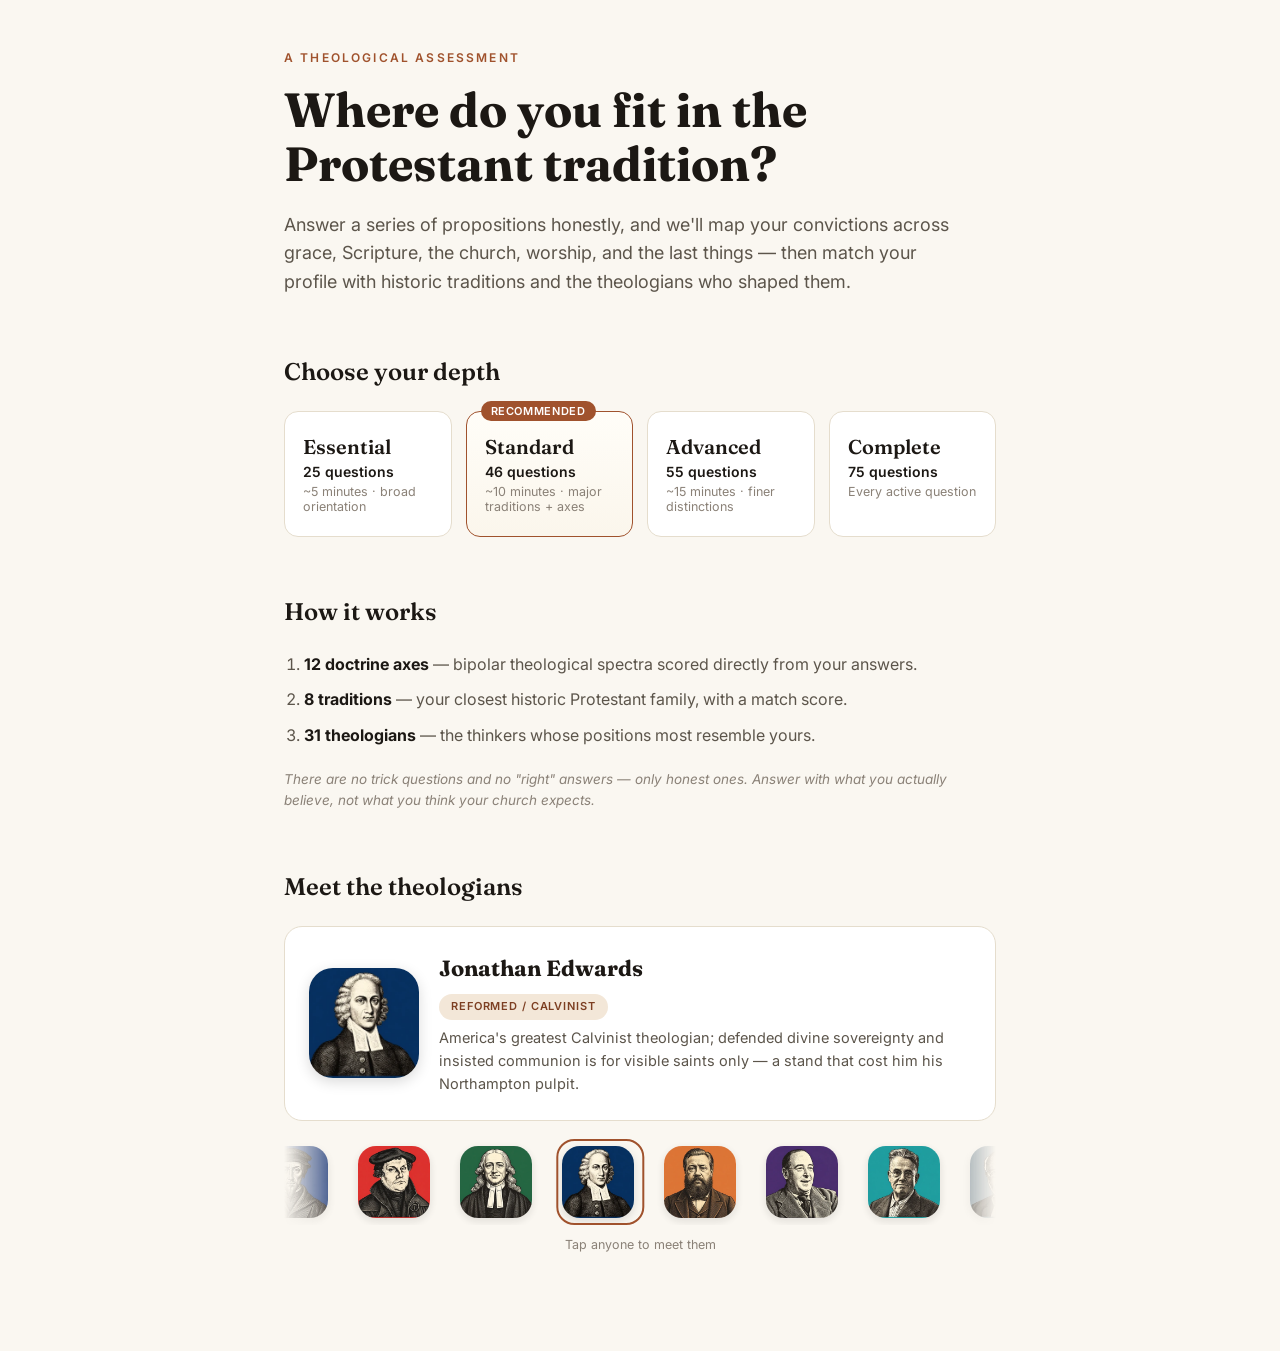
==== commit 685793ba: "Depth tiers 25/46/55/75, low-signal screen, v20261023" ====
--- a/index.html
+++ b/index.html
@@ -8,7 +8,7 @@
 <link rel="preconnect" href="https://fonts.googleapis.com">
 <link rel="preconnect" href="https://fonts.gstatic.com" crossorigin>
 <link href="https://fonts.googleapis.com/css2?family=Fraunces:opsz,wght@9..144,400;9..144,600;9..144,700&family=Inter:wght@400;500;600&display=swap" rel="stylesheet">
-<link rel="stylesheet" href="styles.css?v=20261022">
+<link rel="stylesheet" href="styles.css?v=20261023">
 </head>
 <body>
 <div class="page">
@@ -30,23 +30,23 @@
     <div class="depth-grid" id="depth-grid">
       <button class="depth-card" data-depth="essential">
         <span class="depth-name">Essential</span>
-        <span class="depth-count">30 questions</span>
-        <span class="depth-time">~6 minutes &middot; broad orientation</span>
+        <span class="depth-count">25 questions</span>
+        <span class="depth-time">~5 minutes &middot; broad orientation</span>
       </button>
       <button class="depth-card recommended" data-depth="standard">
         <span class="depth-badge">Recommended</span>
         <span class="depth-name">Standard</span>
-        <span class="depth-count">60 questions</span>
-        <span class="depth-time">~12 minutes &middot; major traditions + axes</span>
+        <span class="depth-count">46 questions</span>
+        <span class="depth-time">~10 minutes &middot; major traditions + axes</span>
       </button>
       <button class="depth-card" data-depth="advanced">
         <span class="depth-name">Advanced</span>
-        <span class="depth-count">75 questions</span>
-        <span class="depth-time">~18 minutes &middot; finer distinctions</span>
+        <span class="depth-count">55 questions</span>
+        <span class="depth-time">~15 minutes &middot; finer distinctions</span>
       </button>
       <button class="depth-card" data-depth="complete">
         <span class="depth-name">Complete</span>
-        <span class="depth-count">105 questions</span>
+        <span class="depth-count">75 questions</span>
         <span class="depth-time">Every active question</span>
       </button>
     </div>
@@ -170,6 +170,18 @@
     <div id="answer-review" class="answer-review hidden"></div>
   </section>
 
+  <!-- ============ LOW SIGNAL ============ -->
+  <section id="screen-lowsignal" class="screen">
+    <header class="hero">
+      <p class="kicker">Not enough signal</p>
+      <h1>We couldn't build your profile.</h1>
+      <p class="lede">You answered nearly every question the same way. The quiz tells traditions apart by where you <em>disagree</em> — honest, varied answers are the whole engine. Answer what you actually believe, including the ones that make you uncomfortable.</p>
+    </header>
+    <div class="results-actions">
+      <button id="btn-lowsignal-retake" class="btn-primary">Retake the quiz</button>
+    </div>
+  </section>
+
   <!-- ============ THEOLOGIAN DETAIL ============ -->
   <section id="screen-theologian" class="screen">
     <div class="theo-topbar">
@@ -195,10 +207,10 @@
   </section>
 
 </div>
-<script src="portraits-1.js?v=20261022"></script>
-<script src="portraits-2.js?v=20261022"></script>
-<script src="portraits-3.js?v=20261022"></script>
-<script src="portraits-4.js?v=20261022"></script>
-<script src="app.js?v=20261022"></script>
+<script src="portraits-1.js?v=20261023"></script>
+<script src="portraits-2.js?v=20261023"></script>
+<script src="portraits-3.js?v=20261023"></script>
+<script src="portraits-4.js?v=20261023"></script>
+<script src="app.js?v=20261023"></script>
 </body>
 </html>
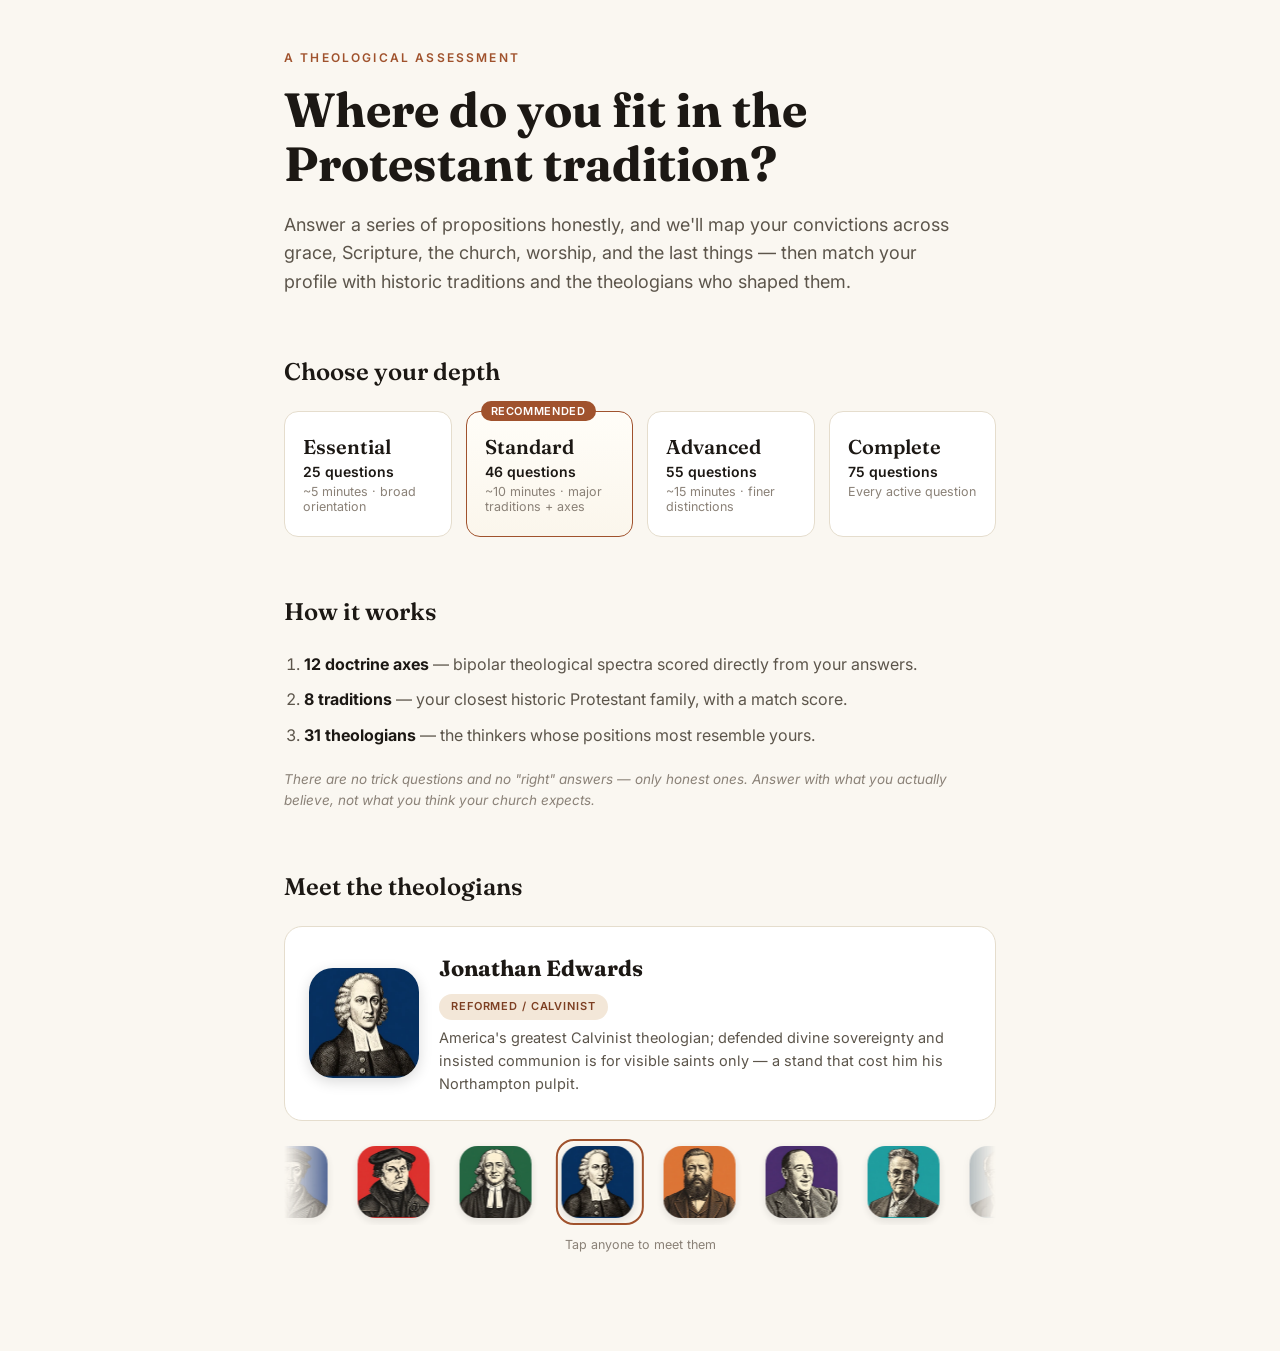
==== commit 36b6538d: "Attribute radar card + breaks card, v20261024" ====
--- a/index.html
+++ b/index.html
@@ -8,7 +8,7 @@
 <link rel="preconnect" href="https://fonts.googleapis.com">
 <link rel="preconnect" href="https://fonts.gstatic.com" crossorigin>
 <link href="https://fonts.googleapis.com/css2?family=Fraunces:opsz,wght@9..144,400;9..144,600;9..144,700&family=Inter:wght@400;500;600&display=swap" rel="stylesheet">
-<link rel="stylesheet" href="styles.css?v=20261023">
+<link rel="stylesheet" href="styles.css?v=20261024">
 </head>
 <body>
 <div class="page">
@@ -130,6 +130,16 @@
 
       <h2 class="section-title">In your own words</h2>
       <div class="summary-card" id="summary-card"></div>
+
+      <h2 class="section-title">Your theological attributes</h2>
+      <p class="section-sub">Not what you believe, but where your convictions run deepest.</p>
+      <div class="attr-card">
+        <div class="attr-radar" id="attr-radar"></div>
+        <div class="attr-list" id="attr-list"></div>
+      </div>
+      <p class="attr-note" id="attr-note"></p>
+
+      <div id="breaks-card" class="breaks-card hidden"></div>
       <div id="close-call" class="close-call hidden"></div>
     </div>
 
@@ -207,10 +217,10 @@
   </section>
 
 </div>
-<script src="portraits-1.js?v=20261023"></script>
-<script src="portraits-2.js?v=20261023"></script>
-<script src="portraits-3.js?v=20261023"></script>
-<script src="portraits-4.js?v=20261023"></script>
-<script src="app.js?v=20261023"></script>
+<script src="portraits-1.js?v=20261024"></script>
+<script src="portraits-2.js?v=20261024"></script>
+<script src="portraits-3.js?v=20261024"></script>
+<script src="portraits-4.js?v=20261024"></script>
+<script src="app.js?v=20261024"></script>
 </body>
 </html>
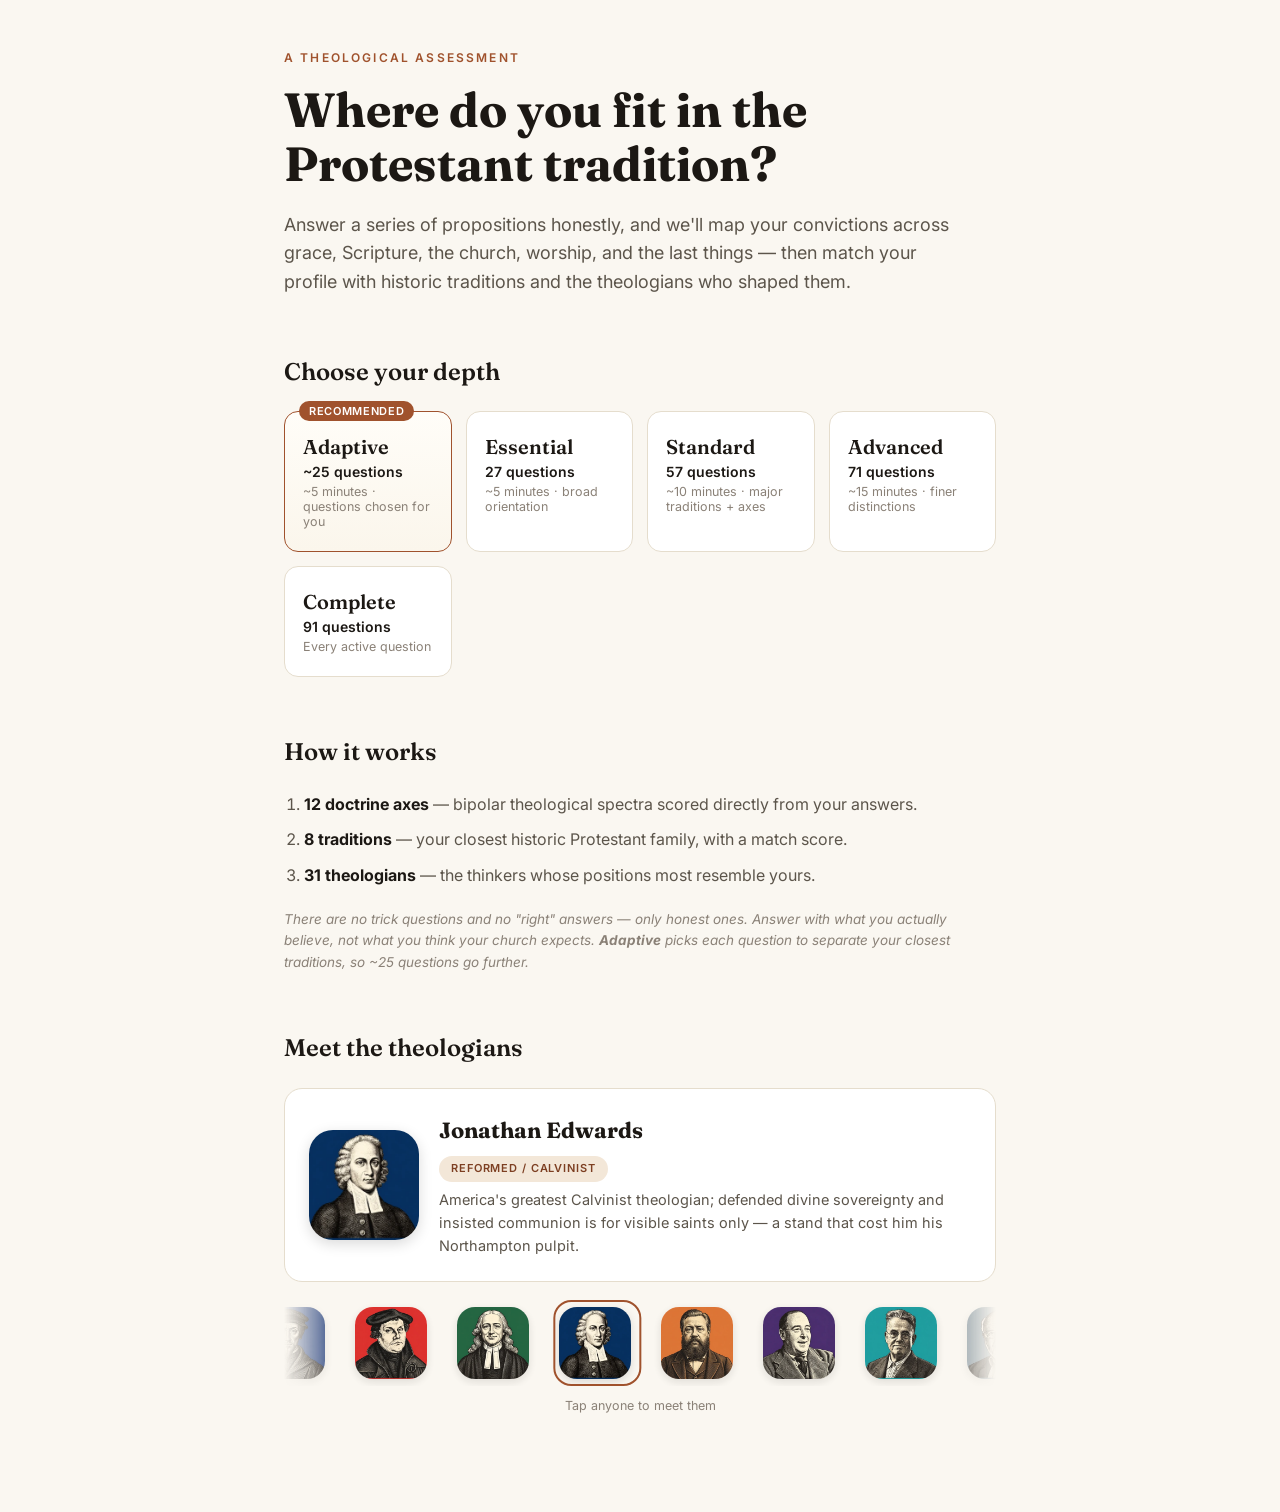
==== commit 6dec62c7: "Depth counts 27/57/71/91, adaptive card, v20261025" ====
--- a/index.html
+++ b/index.html
@@ -8,7 +8,7 @@
 <link rel="preconnect" href="https://fonts.googleapis.com">
 <link rel="preconnect" href="https://fonts.gstatic.com" crossorigin>
 <link href="https://fonts.googleapis.com/css2?family=Fraunces:opsz,wght@9..144,400;9..144,600;9..144,700&family=Inter:wght@400;500;600&display=swap" rel="stylesheet">
-<link rel="stylesheet" href="styles.css?v=20261024">
+<link rel="stylesheet" href="styles.css?v=20261025">
 </head>
 <body>
 <div class="page">
@@ -28,25 +28,30 @@
 
     <h2 class="section-title">Choose your depth</h2>
     <div class="depth-grid" id="depth-grid">
+      <button class="depth-card recommended" data-depth="adaptive">
+        <span class="depth-badge">Recommended</span>
+        <span class="depth-name">Adaptive</span>
+        <span class="depth-count">~25 questions</span>
+        <span class="depth-time">~5 minutes &middot; questions chosen for you</span>
+      </button>
       <button class="depth-card" data-depth="essential">
         <span class="depth-name">Essential</span>
-        <span class="depth-count">25 questions</span>
+        <span class="depth-count">27 questions</span>
         <span class="depth-time">~5 minutes &middot; broad orientation</span>
       </button>
-      <button class="depth-card recommended" data-depth="standard">
-        <span class="depth-badge">Recommended</span>
+      <button class="depth-card" data-depth="standard">
         <span class="depth-name">Standard</span>
-        <span class="depth-count">46 questions</span>
+        <span class="depth-count">57 questions</span>
         <span class="depth-time">~10 minutes &middot; major traditions + axes</span>
       </button>
       <button class="depth-card" data-depth="advanced">
         <span class="depth-name">Advanced</span>
-        <span class="depth-count">55 questions</span>
+        <span class="depth-count">71 questions</span>
         <span class="depth-time">~15 minutes &middot; finer distinctions</span>
       </button>
       <button class="depth-card" data-depth="complete">
         <span class="depth-name">Complete</span>
-        <span class="depth-count">75 questions</span>
+        <span class="depth-count">91 questions</span>
         <span class="depth-time">Every active question</span>
       </button>
     </div>
@@ -58,7 +63,7 @@
         <li><strong>8 traditions</strong> — your closest historic Protestant family, with a match score.</li>
         <li><strong>31 theologians</strong> — the thinkers whose positions most resemble yours.</li>
       </ol>
-      <p class="fine-print">There are no trick questions and no "right" answers — only honest ones. Answer with what you actually believe, not what you think your church expects.</p>
+      <p class="fine-print">There are no trick questions and no "right" answers — only honest ones. Answer with what you actually believe, not what you think your church expects. <strong>Adaptive</strong> picks each question to separate your closest traditions, so ~25 questions go further.</p>
     </div>
 
     <section class="theo-carousel-wrap">
@@ -140,6 +145,7 @@
       <p class="attr-note" id="attr-note"></p>
 
       <div id="breaks-card" class="breaks-card hidden"></div>
+      <div id="contra-card" class="breaks-card hidden"></div>
       <div id="close-call" class="close-call hidden"></div>
     </div>
 
@@ -217,10 +223,10 @@
   </section>
 
 </div>
-<script src="portraits-1.js?v=20261024"></script>
-<script src="portraits-2.js?v=20261024"></script>
-<script src="portraits-3.js?v=20261024"></script>
-<script src="portraits-4.js?v=20261024"></script>
-<script src="app.js?v=20261024"></script>
+<script src="portraits-1.js?v=20261025"></script>
+<script src="portraits-2.js?v=20261025"></script>
+<script src="portraits-3.js?v=20261025"></script>
+<script src="portraits-4.js?v=20261025"></script>
+<script src="app.js?v=20261025"></script>
 </body>
 </html>
--- a/styles.css
+++ b/styles.css
@@ -526,3 +526,33 @@
 @media (prefers-reduced-motion: reduce) {
   *, *::before, *::after { animation-duration: .01ms !important; transition-duration: .01ms !important; }
 }
+
+/* ---------- attribute radar ---------- */
+.attr-card { display: flex; gap: 28px; align-items: center; background: var(--card); border: 1.5px solid var(--line); border-radius: var(--radius); padding: 26px; margin-top: 14px; flex-wrap: wrap; }
+.attr-radar { flex: 0 1 300px; width: 100%; max-width: 320px; margin: 0 auto; }
+.radar-svg { width: 100%; height: auto; display: block; }
+.radar-ring { fill: none; stroke: var(--line); stroke-width: 1; }
+.radar-spoke { stroke: var(--line); stroke-width: 1; }
+.radar-poly { fill: rgba(160,82,45,.26); stroke: var(--accent); stroke-width: 2.5; stroke-linejoin: round; }
+.radar-label { font-family: 'Inter', -apple-system, sans-serif; font-size: 12.5px; font-weight: 600; fill: var(--ink); }
+.radar-val { font-size: 11px; font-weight: 400; fill: var(--ink-soft); }
+.attr-list { flex: 1 1 220px; display: grid; gap: 10px; min-width: 200px; }
+.attr-row { display: grid; grid-template-columns: 1fr auto; gap: 4px 10px; align-items: baseline; }
+.attr-name { font-weight: 600; font-size: 14px; }
+.attr-score { font-size: 13px; color: var(--ink-soft); font-variant-numeric: tabular-nums; }
+.attr-bar-wrap { grid-column: 1 / -1; height: 6px; background: #eee4d3; border-radius: 3px; overflow: hidden; }
+.attr-bar { display: block; height: 100%; width: 0; background: var(--accent); border-radius: 3px; transition: width .9s cubic-bezier(.22,1,.36,1); }
+.attr-note { margin-top: 12px; font-size: 14px; color: var(--ink-soft); }
+/* ---------- breaks card ---------- */
+.breaks-card { margin-top: 22px; background: var(--card); border: 1.5px solid var(--line); border-radius: var(--radius); padding: 24px 26px; }
+.breaks-card.hidden { display: none; }
+.breaks-card h3 { font-family: 'Fraunces', Georgia, serif; font-size: 20px; margin-bottom: 4px; }
+.breaks-intro { font-size: 14px; color: var(--ink-soft); margin-bottom: 10px; }
+.breaks-card ul { margin: 0 0 0 18px; display: grid; gap: 8px; }
+.breaks-card li { font-size: 14px; color: var(--ink-soft); }
+@media (max-width: 560px) {
+  .attr-card { padding: 18px; gap: 18px; }
+}
+@media (prefers-reduced-motion: reduce) {
+  .attr-bar { transition: none; }
+}
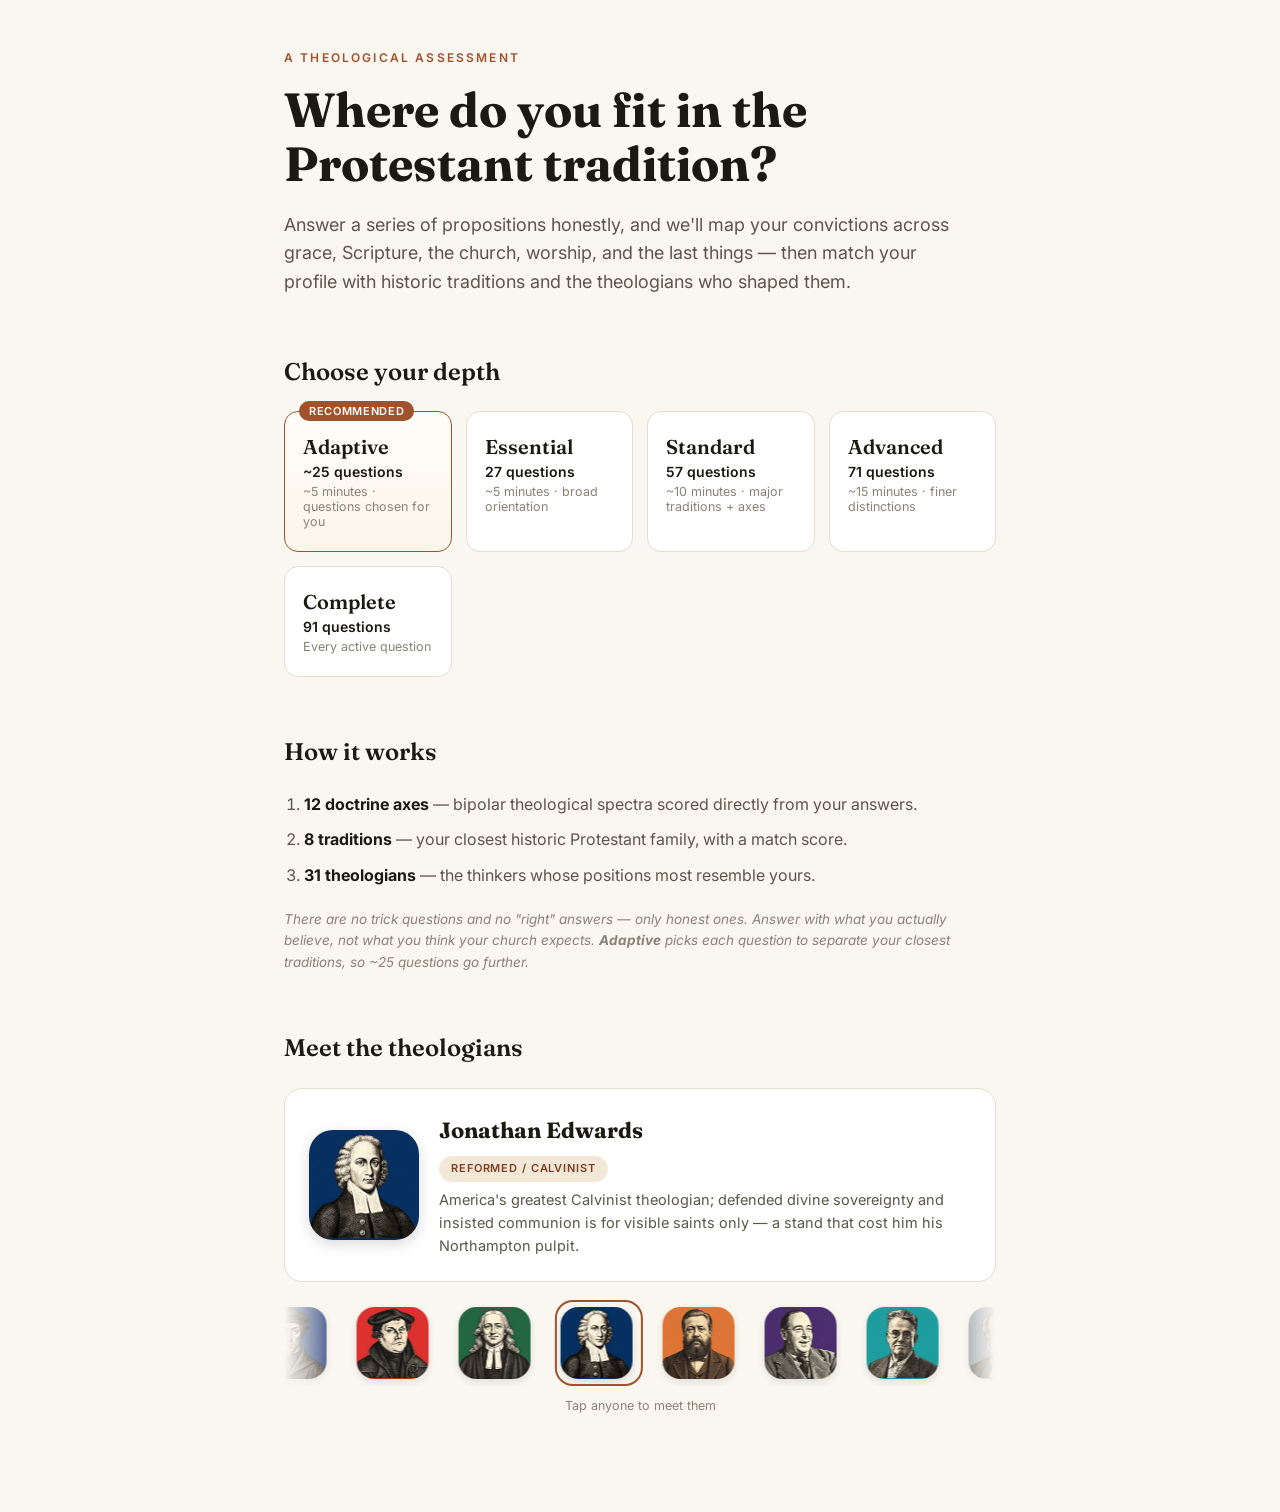
==== commit c747f291: "theology-quiz: add 10 modern pastors - root mirror (vectors/meta/reading/index)" ====
--- a/index.html
+++ b/index.html
@@ -8,7 +8,7 @@
 <link rel="preconnect" href="https://fonts.googleapis.com">
 <link rel="preconnect" href="https://fonts.gstatic.com" crossorigin>
 <link href="https://fonts.googleapis.com/css2?family=Fraunces:opsz,wght@9..144,400;9..144,600;9..144,700&family=Inter:wght@400;500;600&display=swap" rel="stylesheet">
-<link rel="stylesheet" href="styles.css?v=20261025">
+<link rel="stylesheet" href="styles.css?v=20261026">
 </head>
 <body>
 <div class="page">
@@ -223,10 +223,12 @@
   </section>
 
 </div>
-<script src="portraits-1.js?v=20261025"></script>
-<script src="portraits-2.js?v=20261025"></script>
-<script src="portraits-3.js?v=20261025"></script>
-<script src="portraits-4.js?v=20261025"></script>
-<script src="app.js?v=20261025"></script>
+<script src="portraits-1.js?v=20261026"></script>
+<script src="portraits-2.js?v=20261026"></script>
+<script src="portraits-3.js?v=20261026"></script>
+<script src="portraits-4.js?v=20261026"></script>
+<script src="portraits-5.js?v=20261026"></script>
+<script src="portraits-6.js?v=20261026"></script>
+<script src="app.js?v=20261026"></script>
 </body>
 </html>
--- a/styles.css
+++ b/styles.css
@@ -556,3 +556,11 @@
 @media (prefers-reduced-motion: reduce) {
   .attr-bar { transition: none; }
 }
+
+/* ---------- confessional citation tags ---------- */
+.cite-tag { display: inline-block; font-size: 11px; font-weight: 600; color: var(--accent-deep); background: #f3e7d8; padding: 2px 9px; border-radius: 11px; margin-left: 8px; white-space: nowrap; vertical-align: 1px; cursor: help; }
+
+/* ---------- vector-based why cards ---------- */
+.why-sim { font-size: 13px; font-weight: 600; color: var(--accent-deep); margin-bottom: 8px; }
+.why-vec { margin: 0 0 0 18px; display: grid; gap: 6px; }
+.why-vec li { font-size: 14px; color: var(--ink-soft); }
